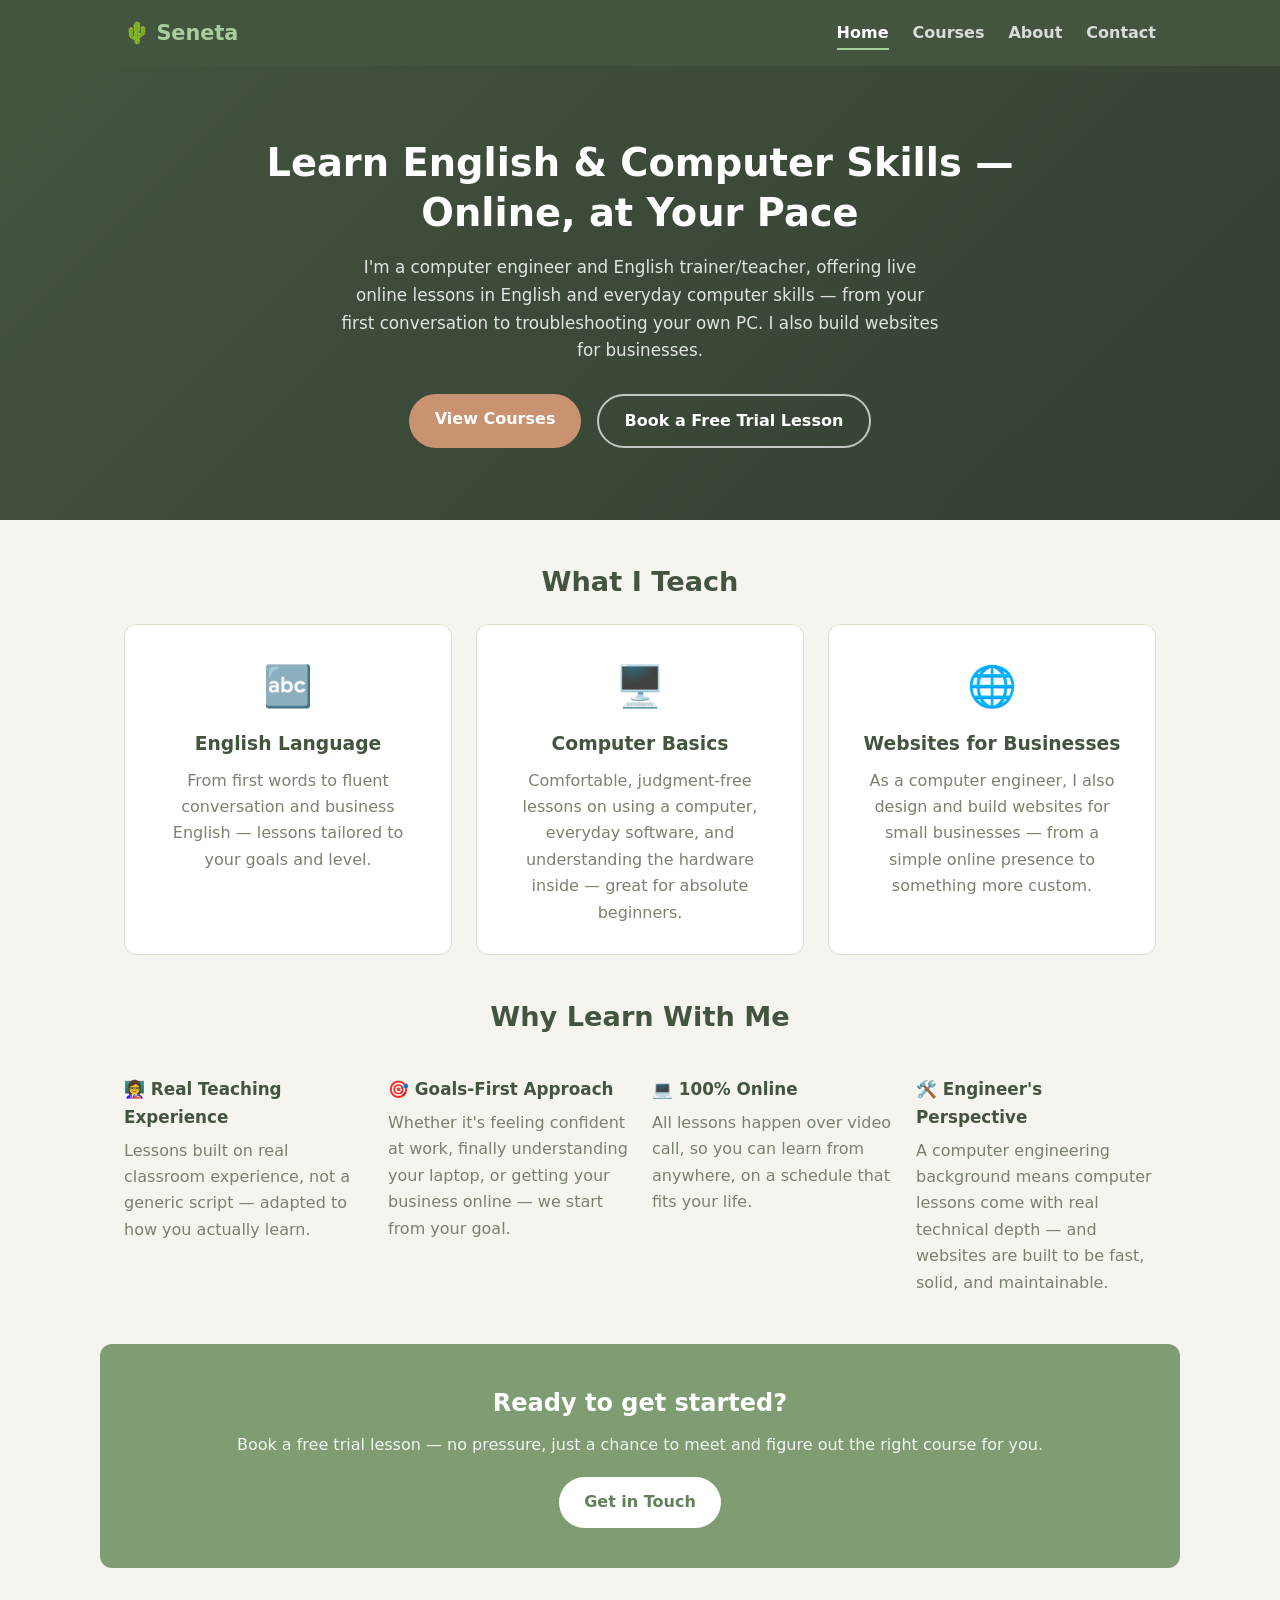
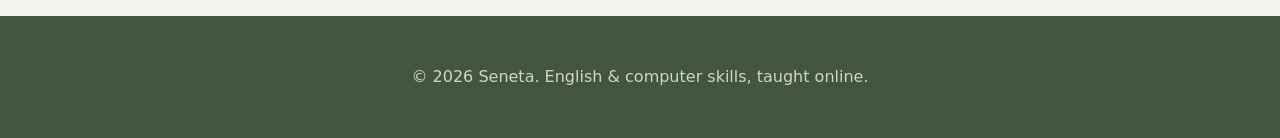
==== index.html @ 20cc111b "Add files via upload" ====
<!DOCTYPE html>
<html lang="en">
<head>
<meta charset="UTF-8">
<meta name="viewport" content="width=device-width, initial-scale=1.0">
<title>Seneta</title>
<link rel="stylesheet" href="assets/css/style.css">
</head>
<body>
<header class="site-header">
    <div class="container header-inner">
        <a href="index.html" class="logo">🌵 <span class="logo-name">Seneta</span></a>
        <nav class="main-nav">
            <button class="nav-toggle" id="navToggle" aria-label="Toggle menu">☰</button>
            <ul id="navList">
                <li><a href="index.html" class="active">Home</a></li>
                <li><a href="courses.html">Courses</a></li>
                <li><a href="about.html">About</a></li>
                <li><a href="contact.html">Contact</a></li>
            </ul>
        </nav>
    </div>
</header>
<main>
<section class="hero">
    <div class="container hero-inner">
        <h1>Learn English &amp; Computer Skills — Online, at Your Pace</h1>
        <p class="hero-sub">I'm a computer engineer and English trainer/teacher, offering live online lessons in English and everyday computer skills — from your first conversation to troubleshooting your own PC. I also build websites for businesses.</p>
        <div class="hero-actions">
            <a href="courses.html" class="btn btn-primary">View Courses</a>
            <a href="contact.html" class="btn btn-outline">Book a Free Trial Lesson</a>
        </div>
    </div>
</section>

<section class="container">
    <h2 class="section-title">What I Teach</h2>
    <div class="topic-grid">
        <div class="topic-card">
            <div class="topic-icon">🔤</div>
            <h3>English Language</h3>
            <p>From first words to fluent conversation and business English — lessons tailored to your goals and level.</p>
        </div>
        <div class="topic-card">
            <div class="topic-icon">🖥️</div>
            <h3>Computer Basics</h3>
            <p>Comfortable, judgment-free lessons on using a computer, everyday software, and understanding the hardware inside — great for absolute beginners.</p>
        </div>
        <div class="topic-card">
            <div class="topic-icon">🌐</div>
            <h3>Websites for Businesses</h3>
            <p>As a computer engineer, I also design and build websites for small businesses — from a simple online presence to something more custom.</p>
        </div>
    </div>
</section>

<section class="container why-section">
    <h2 class="section-title">Why Learn With Me</h2>
    <div class="why-grid">
        <div class="why-item">
            <h3>👩‍🏫 Real Teaching Experience</h3>
            <p>Lessons built on real classroom experience, not a generic script — adapted to how you actually learn.</p>
        </div>
        <div class="why-item">
            <h3>🎯 Goals-First Approach</h3>
            <p>Whether it's feeling confident at work, finally understanding your laptop, or getting your business online — we start from your goal.</p>
        </div>
        <div class="why-item">
            <h3>💻 100% Online</h3>
            <p>All lessons happen over video call, so you can learn from anywhere, on a schedule that fits your life.</p>
        </div>
        <div class="why-item">
            <h3>🛠️ Engineer's Perspective</h3>
            <p>A computer engineering background means computer lessons come with real technical depth — and websites are built to be fast, solid, and maintainable.</p>
        </div>
    </div>
</section>

<section class="container cta-section">
    <h2>Ready to get started?</h2>
    <p>Book a free trial lesson — no pressure, just a chance to meet and figure out the right course for you.</p>
    <a href="contact.html" class="btn btn-primary">Get in Touch</a>
</section>
</main>
<footer class="site-footer">
    <div class="container footer-inner">
        <p>&copy; <span id="year"></span> Seneta. English &amp; computer skills, taught online.</p>
    </div>
</footer>
<script src="assets/js/main.js"></script>
</body>
</html>
---- assets/css/style.css ----
:root {
    --bg: #f6f4ee;
    --bg-alt: #ffffff;
    --card: #ffffff;
    --border: #e2ddce;
    --text: #3d473d;
    --text-dim: #79826f;

    --forest: #43543f;
    --forest-dark: #333f30;
    --sage: #7f9c72;
    --sage-dark: #63805a;
    --mint: #a7cf9c;
    --clay: #c99271;
    --clay-dark: #ab7757;

    --radius: 12px;
}

* { box-sizing: border-box; }

body {
    margin: 0;
    font-family: 'Segoe UI', system-ui, -apple-system, sans-serif;
    background: var(--bg);
    color: var(--text);
    line-height: 1.65;
}

.container {
    max-width: 1080px;
    margin: 0 auto;
    padding: 0 1.5rem;
}

.container.narrow { max-width: 700px; }

a { color: var(--sage-dark); text-decoration: none; }
a:hover { text-decoration: underline; }

/* Header */
.site-header {
    background: var(--forest);
    position: sticky;
    top: 0;
    z-index: 10;
}

.header-inner {
    display: flex;
    align-items: center;
    justify-content: space-between;
    padding: 1rem 1.5rem;
}

.logo {
    font-size: 1.3rem;
    font-weight: 700;
    color: #fff;
    display: inline-flex;
    align-items: center;
    gap: 0.4rem;
}
.logo:hover { text-decoration: none; opacity: 0.9; }
.logo-name { color: var(--mint); }

.main-nav ul {
    list-style: none;
    display: flex;
    gap: 1.5rem;
    margin: 0;
    padding: 0;
    align-items: center;
}

.main-nav a {
    color: rgba(255,255,255,0.8);
    font-weight: 600;
    padding: 0.4rem 0;
    border-bottom: 2px solid transparent;
}

.main-nav a:hover, .main-nav a.active {
    color: #fff;
    text-decoration: none;
    border-bottom-color: var(--mint);
}

.nav-toggle {
    display: none;
    background: none;
    border: none;
    color: #fff;
    font-size: 1.5rem;
    cursor: pointer;
}

/* Hero */
.hero {
    background: linear-gradient(135deg, var(--forest), var(--forest-dark));
    padding: 4.5rem 0;
    text-align: center;
}

.hero h1 {
    color: #fff;
    font-size: 2.4rem;
    max-width: 780px;
    margin: 0 auto 1rem;
    line-height: 1.3;
}

.hero-sub {
    color: rgba(255,255,255,0.85);
    max-width: 600px;
    margin: 0 auto 1.8rem;
    font-size: 1.05rem;
}

.hero-actions {
    display: flex;
    gap: 1rem;
    justify-content: center;
    flex-wrap: wrap;
}

/* Buttons */
.btn {
    display: inline-block;
    border: none;
    border-radius: 999px;
    padding: 0.75rem 1.6rem;
    font-size: 1rem;
    font-weight: 700;
    cursor: pointer;
    transition: transform 0.1s ease, opacity 0.15s ease;
}
.btn:hover { transform: translateY(-2px); text-decoration: none; }

.btn-primary { background: var(--clay); color: #fff; }
.btn-primary:hover { background: var(--clay-dark); }

.btn-outline {
    background: transparent;
    color: #fff;
    border: 2px solid rgba(255,255,255,0.7);
}
.btn-outline:hover { background: rgba(255,255,255,0.12); }

/* On light backgrounds, outline button needs dark text/border */
.course-card .btn-outline, .section-intro ~ .btn-outline {
    color: var(--forest);
    border-color: var(--forest);
}
.course-card .btn-outline:hover { background: var(--forest); color: #fff; }

/* Sections */
.section-title {
    margin: 2.5rem 0 1.2rem;
    font-size: 1.7rem;
    color: var(--forest);
    text-align: center;
}

.section-intro {
    text-align: center;
    color: var(--text-dim);
    max-width: 650px;
    margin: 0 auto 2rem;
}

/* Topic grid (home) */
.topic-grid {
    display: grid;
    grid-template-columns: repeat(auto-fit, minmax(260px, 1fr));
    gap: 1.5rem;
    margin-bottom: 1rem;
}

.topic-card {
    background: var(--card);
    border: 1px solid var(--border);
    border-radius: var(--radius);
    padding: 1.75rem;
    text-align: center;
}

.topic-icon { font-size: 2.5rem; margin-bottom: 0.6rem; }
.topic-card h3 { color: var(--forest); margin: 0 0 0.5rem; }
.topic-card p { color: var(--text-dim); margin: 0; }

/* Why section */
.why-section { margin-top: 2rem; }

.why-grid {
    display: grid;
    grid-template-columns: repeat(auto-fit, minmax(220px, 1fr));
    gap: 1.5rem;
}

.why-item h3 { color: var(--forest); margin-bottom: 0.4rem; font-size: 1.05rem; }
.why-item p { color: var(--text-dim); margin: 0; }

/* CTA */
.cta-section {
    text-align: center;
    background: var(--sage);
    border-radius: var(--radius);
    padding: 2.5rem 1.5rem;
    margin: 3rem auto;
    color: #fff;
}
.cta-section h2 { margin: 0 0 0.5rem; }
.cta-section p { margin: 0 0 1.2rem; color: rgba(255,255,255,0.9); }
.cta-section .btn-primary { background: #fff; color: var(--sage-dark); }
.cta-section .btn-primary:hover { background: #f0f0f0; }

/* Course filter tabs */
.filter-tabs {
    display: flex;
    justify-content: center;
    gap: 0.6rem;
    flex-wrap: wrap;
    margin-bottom: 2rem;
}

.filter-tab {
    background: var(--card);
    color: var(--text-dim);
    border: 1px solid var(--border);
    border-radius: 999px;
    padding: 0.5rem 1.2rem;
    cursor: pointer;
    font-size: 0.95rem;
    font-weight: 600;
}
.filter-tab:hover { color: var(--forest); }
.filter-tab.active {
    background: var(--forest);
    color: #fff;
    border-color: var(--forest);
}

/* Course grid */
.course-grid {
    display: grid;
    grid-template-columns: repeat(auto-fill, minmax(270px, 1fr));
    gap: 1.5rem;
    margin-bottom: 3rem;
}

.course-card {
    background: var(--card);
    border: 1px solid var(--border);
    border-radius: var(--radius);
    padding: 1.5rem;
    display: flex;
    flex-direction: column;
    gap: 0.5rem;
}

.course-card[hidden] {
    display: none;
}

.course-icon { font-size: 2.2rem; }
.course-card h3 { margin: 0; color: var(--forest); }
.course-level {
    color: var(--clay-dark);
    font-weight: 700;
    font-size: 0.85rem;
    text-transform: uppercase;
    letter-spacing: 0.03em;
    margin: 0;
}
.course-desc { color: var(--text-dim); margin: 0 0 0.3rem; }

.course-meta {
    list-style: none;
    padding: 0;
    margin: 0 0 0.8rem;
    color: var(--text-dim);
    font-size: 0.9rem;
    display: flex;
    flex-direction: column;
    gap: 0.3rem;
}

.course-card .btn { align-self: flex-start; }

/* About page */
.about-content h2 { color: var(--forest); margin-top: 2rem; }
.about-list { color: var(--text-dim); padding-left: 1.2rem; }
.about-list li { margin-bottom: 0.5rem; }

/* Contact form */
.contact-form {
    display: flex;
    flex-direction: column;
    gap: 0.4rem;
    margin-top: 1.5rem;
}

.contact-form label {
    font-weight: 700;
    margin-top: 0.7rem;
    color: var(--forest);
}

.contact-form input, .contact-form textarea, .contact-form select {
    background: var(--bg-alt);
    border: 1px solid var(--border);
    color: var(--text);
    border-radius: 8px;
    padding: 0.65rem 0.8rem;
    font-family: inherit;
    font-size: 1rem;
}

.contact-form button {
    margin-top: 1.2rem;
    align-self: flex-start;
}

.alert {
    padding: 0.8rem 1rem;
    border-radius: 8px;
    margin: 1rem 0;
    list-style-position: inside;
}

.alert-success {
    background: rgba(127, 156, 114, 0.15);
    border: 1px solid var(--sage);
    color: var(--sage-dark);
}

.alert-error {
    background: rgba(201, 146, 113, 0.15);
    border: 1px solid var(--clay);
    color: var(--clay-dark);
}

/* Footer */
.site-footer {
    background: var(--forest);
    margin-top: 3rem;
    padding: 2rem 0;
    text-align: center;
    color: rgba(255,255,255,0.75);
}

/* Responsive */
@media (max-width: 640px) {
    .nav-toggle { display: block; }
    .main-nav ul {
        display: none;
        position: absolute;
        top: 100%;
        left: 0;
        right: 0;
        background: var(--forest);
        flex-direction: column;
        padding: 1rem 1.5rem;
        gap: 0.8rem;
    }
    .main-nav ul.open { display: flex; }
    .header-inner { position: relative; }
    .hero h1 { font-size: 1.8rem; }
}
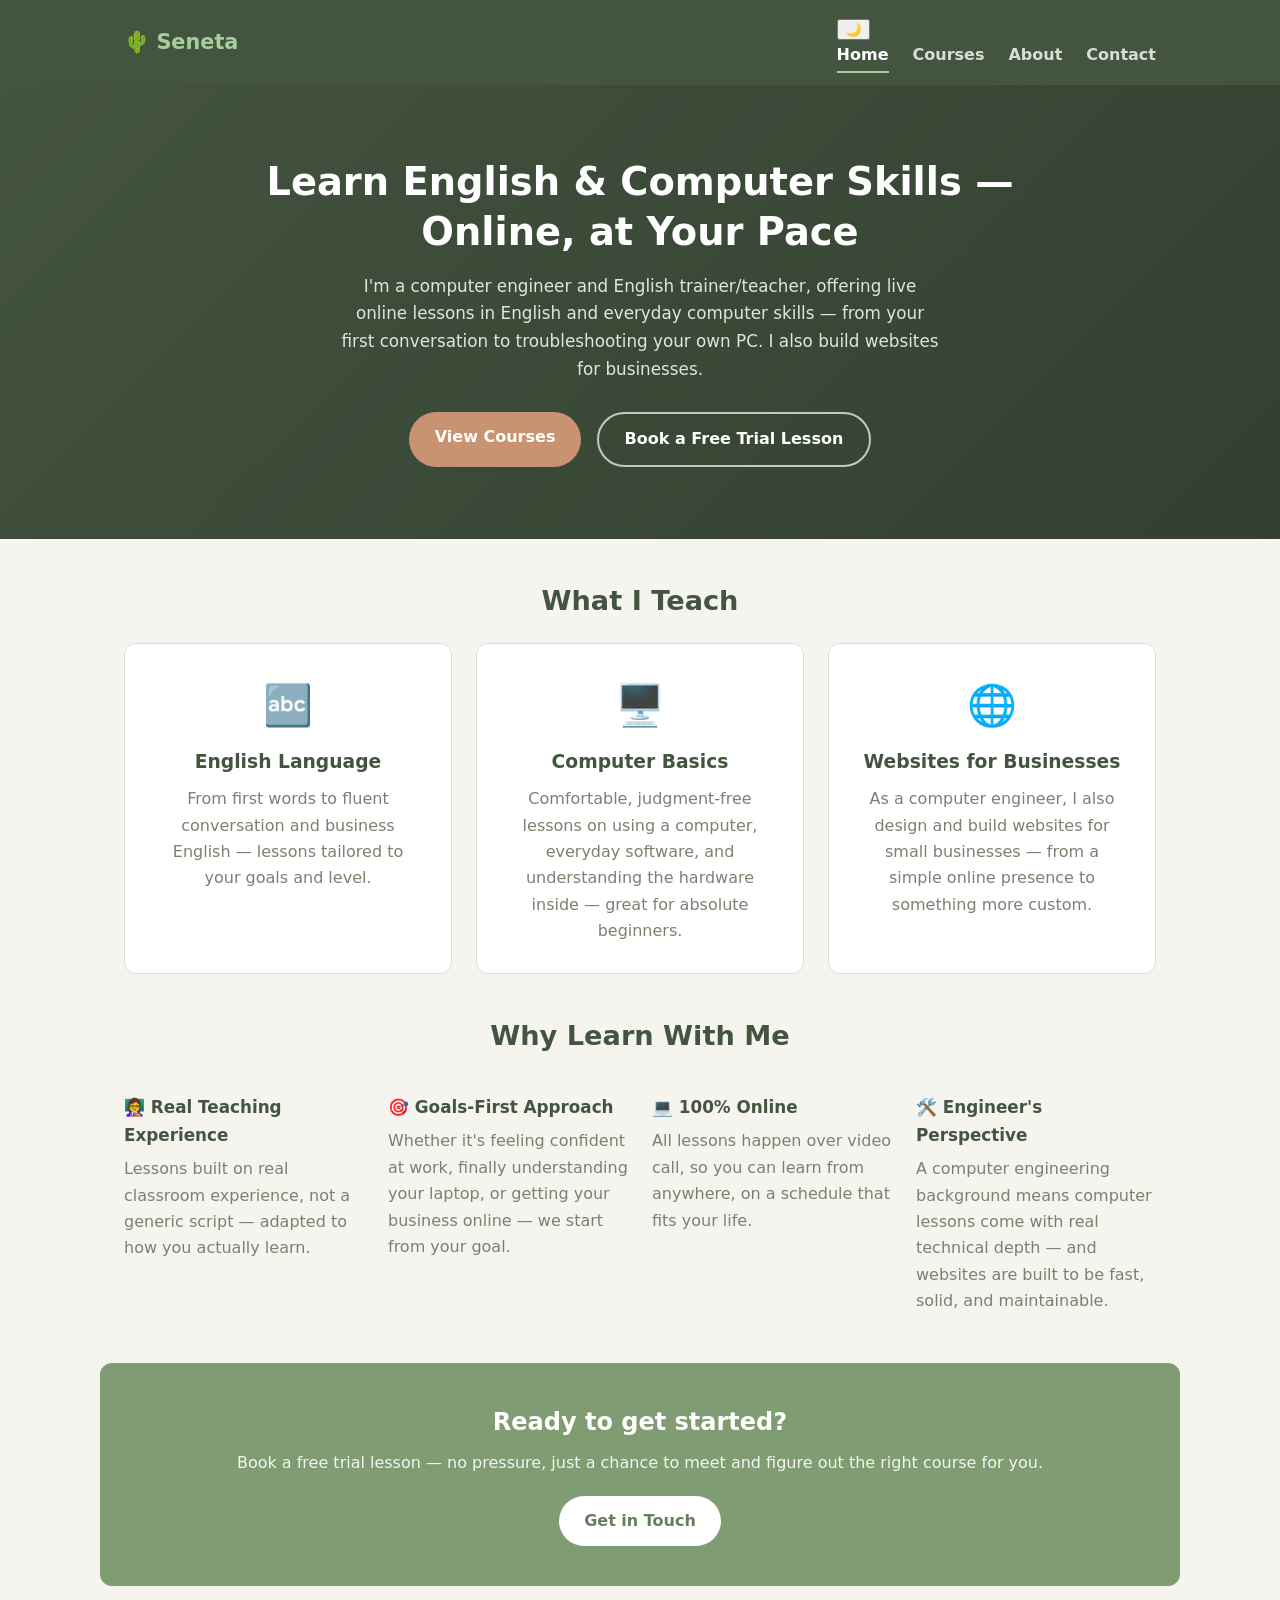
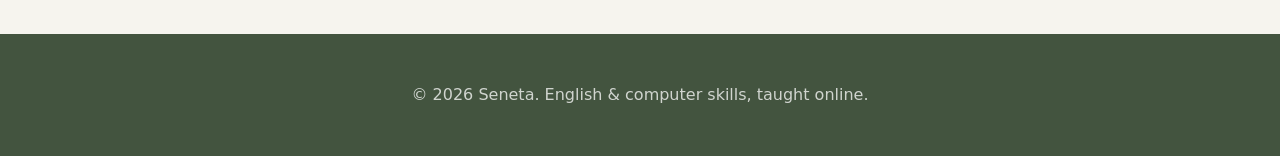
==== commit 8f75c32f: "Add files via upload" ====
--- a/index.html
+++ b/index.html
@@ -4,21 +4,31 @@
 <meta charset="UTF-8">
 <meta name="viewport" content="width=device-width, initial-scale=1.0">
 <title>Seneta</title>
+<script>
+(function () {
+    var stored = localStorage.getItem('seneta-theme');
+    var theme = stored || ((window.matchMedia && window.matchMedia('(prefers-color-scheme: dark)').matches) ? 'dark' : 'light');
+    document.documentElement.setAttribute('data-theme', theme);
+})();
+</script>
 <link rel="stylesheet" href="assets/css/style.css">
 </head>
 <body>
 <header class="site-header">
     <div class="container header-inner">
         <a href="index.html" class="logo">🌵 <span class="logo-name">Seneta</span></a>
-        <nav class="main-nav">
-            <button class="nav-toggle" id="navToggle" aria-label="Toggle menu">☰</button>
-            <ul id="navList">
-                <li><a href="index.html" class="active">Home</a></li>
-                <li><a href="courses.html">Courses</a></li>
-                <li><a href="about.html">About</a></li>
-                <li><a href="contact.html">Contact</a></li>
-            </ul>
-        </nav>
+        <div class="header-right">
+            <button class="theme-toggle" id="themeToggle" type="button" aria-label="Toggle dark mode">🌙</button>
+            <nav class="main-nav">
+                <button class="nav-toggle" id="navToggle" aria-label="Toggle menu">☰</button>
+                <ul id="navList">
+                    <li><a href="index.html" class="active">Home</a></li>
+                    <li><a href="courses.html">Courses</a></li>
+                    <li><a href="about.html">About</a></li>
+                    <li><a href="contact.html">Contact</a></li>
+                </ul>
+            </nav>
+        </div>
     </div>
 </header>
 <main>
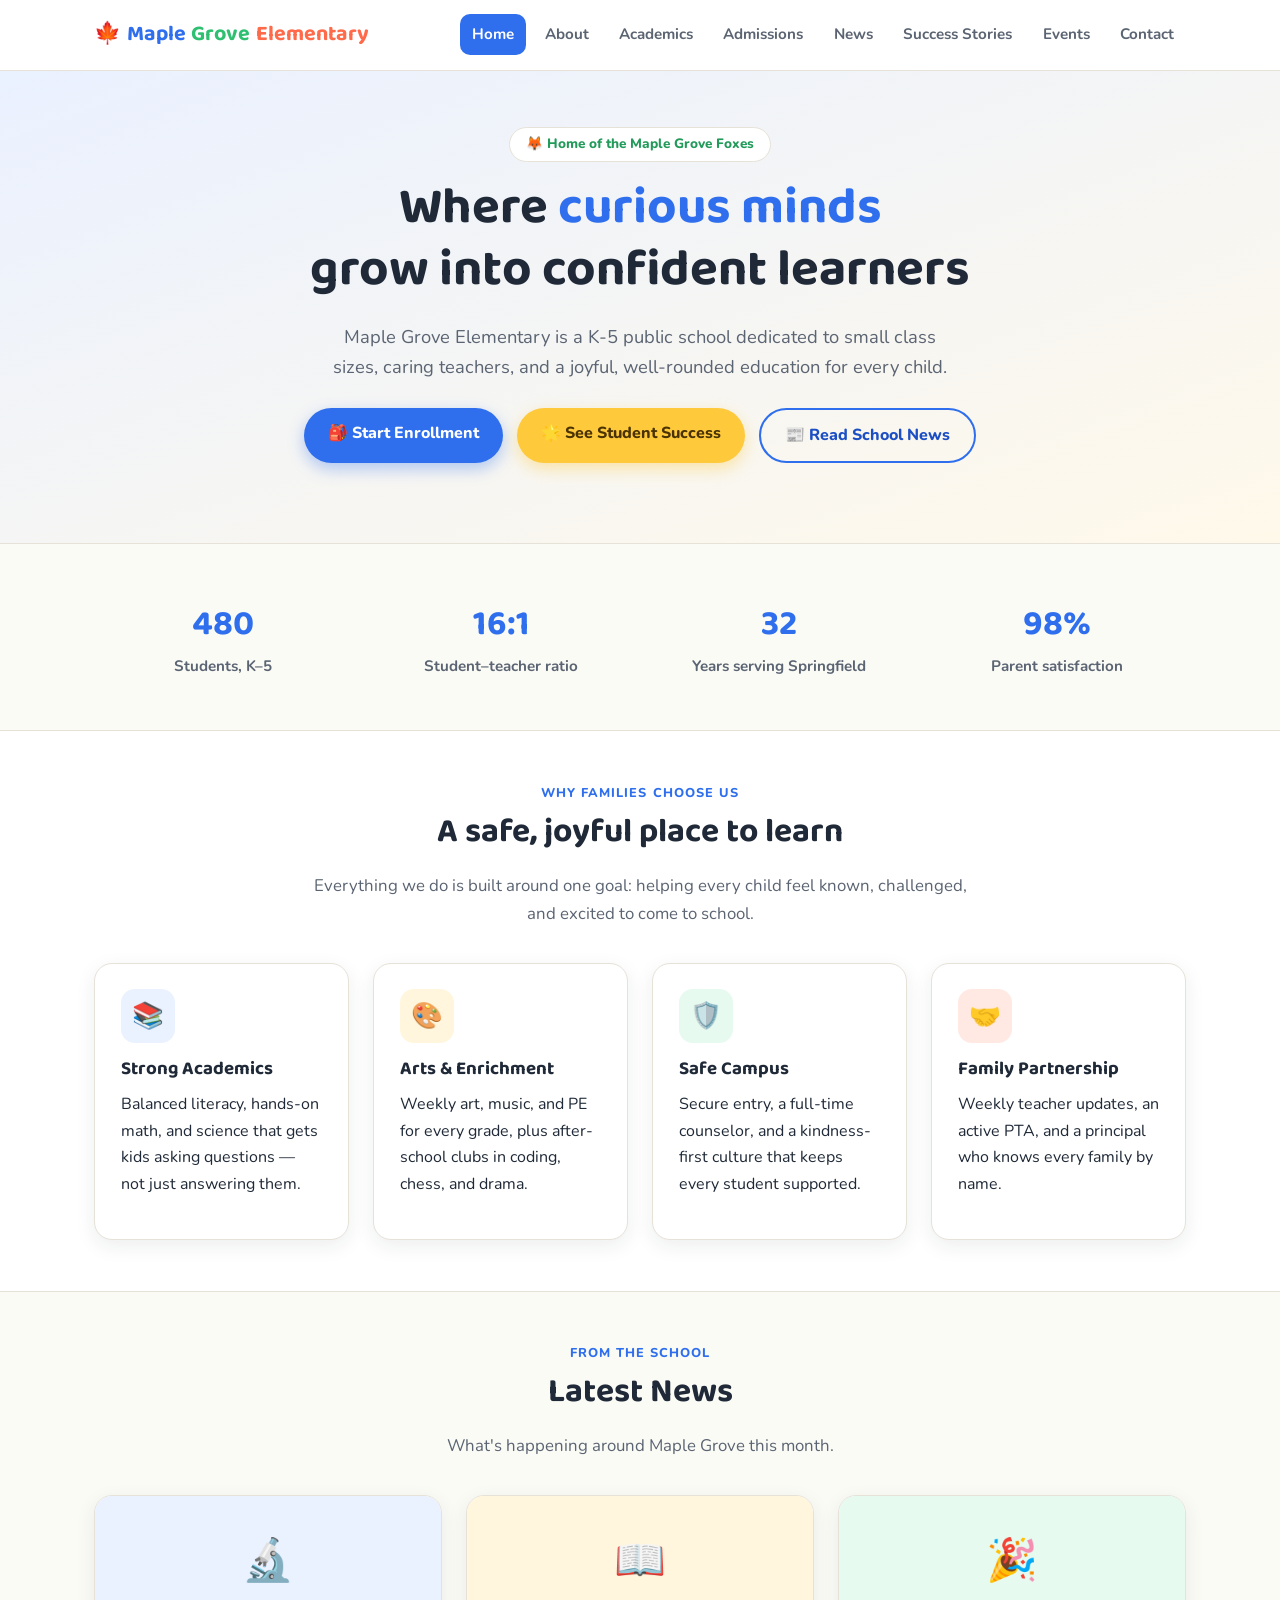
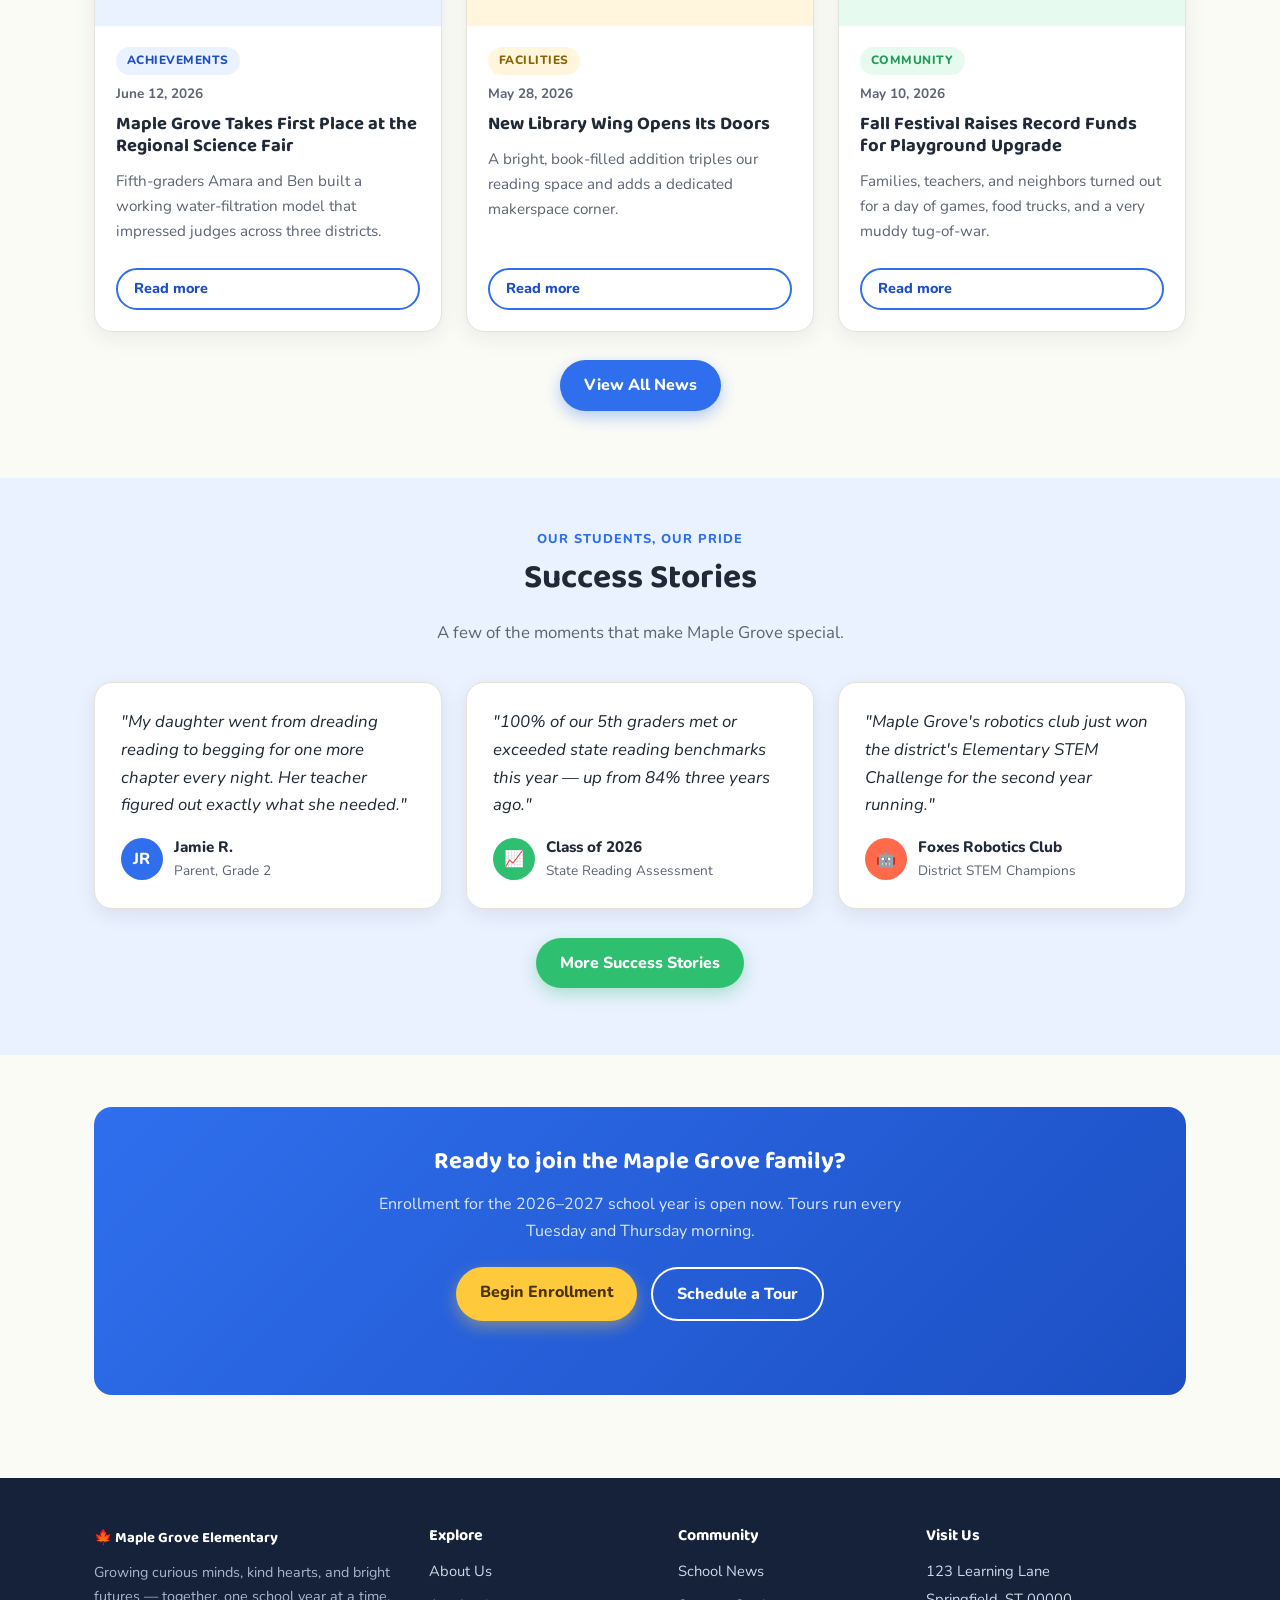
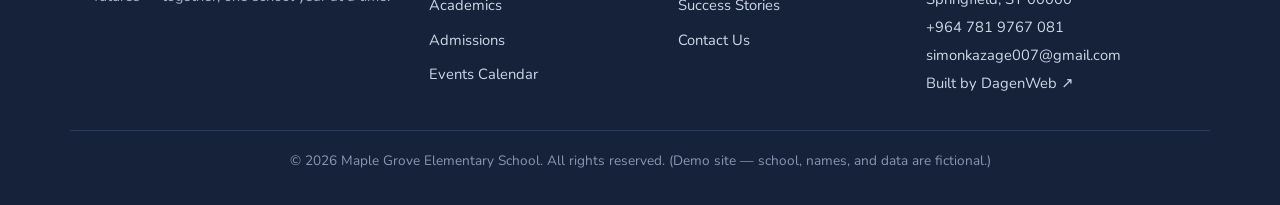
==== commit 29117fc1: "Add files via upload" ====
--- a/index.html
+++ b/index.html
@@ -3,98 +3,227 @@
 <head>
 <meta charset="UTF-8">
 <meta name="viewport" content="width=device-width, initial-scale=1.0">
-<title>Seneta</title>
-<script>
-(function () {
-    var stored = localStorage.getItem('seneta-theme');
-    var theme = stored || ((window.matchMedia && window.matchMedia('(prefers-color-scheme: dark)').matches) ? 'dark' : 'light');
-    document.documentElement.setAttribute('data-theme', theme);
-})();
-</script>
+<title>Maple Grove Elementary School</title>
+<meta name="description" content="Maple Grove Elementary School — a warm, welcoming K-5 school. Explore academics, admissions, news, events, and student success stories.">
+<link rel="icon" href="data:image/svg+xml,<svg xmlns=%22http://www.w3.org/2000/svg%22 viewBox=%220 0 100 100%22><text y=%22.9em%22 font-size=%2290%22>🍁</text></svg>">
+<link rel="preconnect" href="https://fonts.googleapis.com">
+<link rel="preconnect" href="https://fonts.gstatic.com" crossorigin>
+<link href="https://fonts.googleapis.com/css2?family=Baloo+2:wght@500;600;700;800&family=Nunito:wght@400;600;700;800&display=swap" rel="stylesheet">
 <link rel="stylesheet" href="assets/css/style.css">
 </head>
 <body>
 <header class="site-header">
     <div class="container header-inner">
-        <a href="index.html" class="logo">🌵 <span class="logo-name">Seneta</span></a>
-        <div class="header-right">
-            <button class="theme-toggle" id="themeToggle" type="button" aria-label="Toggle dark mode">🌙</button>
-            <nav class="main-nav">
-                <button class="nav-toggle" id="navToggle" aria-label="Toggle menu">☰</button>
-                <ul id="navList">
-                    <li><a href="index.html" class="active">Home</a></li>
-                    <li><a href="courses.html">Courses</a></li>
-                    <li><a href="about.html">About</a></li>
-                    <li><a href="contact.html">Contact</a></li>
-                </ul>
-            </nav>
-        </div>
+        <a href="index.html" class="logo">🍁 <span class="logo-m">Maple</span> <span class="logo-g">Grove</span> <span class="logo-e">Elementary</span></a>
+        <nav class="main-nav">
+            <button class="nav-toggle" id="navToggle" aria-label="Toggle menu">☰</button>
+            <ul id="navList">
+                <li><a href="index.html" class="active">Home</a></li>
+                <li><a href="about.html">About</a></li>
+                <li><a href="academics.html">Academics</a></li>
+                <li><a href="admissions.html">Admissions</a></li>
+                <li><a href="news.html">News</a></li>
+                <li><a href="success.html">Success Stories</a></li>
+                <li><a href="events.html">Events</a></li>
+                <li><a href="contact.html">Contact</a></li>
+            </ul>
+        </nav>
     </div>
 </header>
+
 <main>
 <section class="hero">
     <div class="container hero-inner">
-        <h1>Learn English &amp; Computer Skills — Online, at Your Pace</h1>
-        <p class="hero-sub">I'm a computer engineer and English trainer/teacher, offering live online lessons in English and everyday computer skills — from your first conversation to troubleshooting your own PC. I also build websites for businesses.</p>
+        <span class="hero-eyebrow">🦊 Home of the Maple Grove Foxes</span>
+        <h1>Where <span class="accent">curious minds</span><br>grow into confident learners</h1>
+        <p class="hero-sub">Maple Grove Elementary is a K-5 public school dedicated to small class sizes, caring teachers, and a joyful, well-rounded education for every child.</p>
         <div class="hero-actions">
-            <a href="courses.html" class="btn btn-primary">View Courses</a>
-            <a href="contact.html" class="btn btn-outline">Book a Free Trial Lesson</a>
-        </div>
-    </div>
-</section>
-
-<section class="container">
-    <h2 class="section-title">What I Teach</h2>
-    <div class="topic-grid">
-        <div class="topic-card">
-            <div class="topic-icon">🔤</div>
-            <h3>English Language</h3>
-            <p>From first words to fluent conversation and business English — lessons tailored to your goals and level.</p>
-        </div>
-        <div class="topic-card">
-            <div class="topic-icon">🖥️</div>
-            <h3>Computer Basics</h3>
-            <p>Comfortable, judgment-free lessons on using a computer, everyday software, and understanding the hardware inside — great for absolute beginners.</p>
-        </div>
-        <div class="topic-card">
-            <div class="topic-icon">🌐</div>
-            <h3>Websites for Businesses</h3>
-            <p>As a computer engineer, I also design and build websites for small businesses — from a simple online presence to something more custom.</p>
-        </div>
-    </div>
-</section>
-
-<section class="container why-section">
-    <h2 class="section-title">Why Learn With Me</h2>
-    <div class="why-grid">
-        <div class="why-item">
-            <h3>👩‍🏫 Real Teaching Experience</h3>
-            <p>Lessons built on real classroom experience, not a generic script — adapted to how you actually learn.</p>
-        </div>
-        <div class="why-item">
-            <h3>🎯 Goals-First Approach</h3>
-            <p>Whether it's feeling confident at work, finally understanding your laptop, or getting your business online — we start from your goal.</p>
-        </div>
-        <div class="why-item">
-            <h3>💻 100% Online</h3>
-            <p>All lessons happen over video call, so you can learn from anywhere, on a schedule that fits your life.</p>
-        </div>
-        <div class="why-item">
-            <h3>🛠️ Engineer's Perspective</h3>
-            <p>A computer engineering background means computer lessons come with real technical depth — and websites are built to be fast, solid, and maintainable.</p>
-        </div>
-    </div>
-</section>
-
-<section class="container cta-section">
-    <h2>Ready to get started?</h2>
-    <p>Book a free trial lesson — no pressure, just a chance to meet and figure out the right course for you.</p>
-    <a href="contact.html" class="btn btn-primary">Get in Touch</a>
+            <a href="admissions.html" class="btn btn-blue">🎒 Start Enrollment</a>
+            <a href="success.html" class="btn btn-yellow">🌟 See Student Success</a>
+            <a href="news.html" class="btn btn-outline">📰 Read School News</a>
+        </div>
+    </div>
+</section>
+
+<section class="section">
+    <div class="container">
+        <div class="stats-row">
+            <div class="stat"><span class="stat-num">480</span><span class="stat-label">Students, K–5</span></div>
+            <div class="stat"><span class="stat-num">16:1</span><span class="stat-label">Student–teacher ratio</span></div>
+            <div class="stat"><span class="stat-num">32</span><span class="stat-label">Years serving Springfield</span></div>
+            <div class="stat"><span class="stat-num">98%</span><span class="stat-label">Parent satisfaction</span></div>
+        </div>
+    </div>
+</section>
+
+<section class="section section-alt">
+    <div class="container">
+        <div class="section-head">
+            <span class="eyebrow">Why families choose us</span>
+            <h2 class="section-title">A safe, joyful place to learn</h2>
+            <p class="section-sub">Everything we do is built around one goal: helping every child feel known, challenged, and excited to come to school.</p>
+        </div>
+        <div class="grid grid-4">
+            <div class="card">
+                <div class="icon-badge bg-blue">📚</div>
+                <h3>Strong Academics</h3>
+                <p>Balanced literacy, hands-on math, and science that gets kids asking questions — not just answering them.</p>
+            </div>
+            <div class="card">
+                <div class="icon-badge bg-yellow">🎨</div>
+                <h3>Arts &amp; Enrichment</h3>
+                <p>Weekly art, music, and PE for every grade, plus after-school clubs in coding, chess, and drama.</p>
+            </div>
+            <div class="card">
+                <div class="icon-badge bg-green">🛡️</div>
+                <h3>Safe Campus</h3>
+                <p>Secure entry, a full-time counselor, and a kindness-first culture that keeps every student supported.</p>
+            </div>
+            <div class="card">
+                <div class="icon-badge bg-orange">🤝</div>
+                <h3>Family Partnership</h3>
+                <p>Weekly teacher updates, an active PTA, and a principal who knows every family by name.</p>
+            </div>
+        </div>
+    </div>
+</section>
+
+<section class="section">
+    <div class="container">
+        <div class="section-head">
+            <span class="eyebrow">From the school</span>
+            <h2 class="section-title">Latest News</h2>
+            <p class="section-sub">What's happening around Maple Grove this month.</p>
+        </div>
+        <div class="grid grid-3">
+            <div class="news-card">
+                <div class="news-thumb bg-blue">🔬</div>
+                <div class="news-card-body">
+                    <span class="tag tag-blue">Achievements</span>
+                    <span class="news-date">June 12, 2026</span>
+                    <h3>Maple Grove Takes First Place at the Regional Science Fair</h3>
+                    <p>Fifth-graders Amara and Ben built a working water-filtration model that impressed judges across three districts.</p>
+                    <a href="news/article-science-fair.html" class="btn btn-outline btn-sm">Read more</a>
+                </div>
+            </div>
+            <div class="news-card">
+                <div class="news-thumb bg-yellow">📖</div>
+                <div class="news-card-body">
+                    <span class="tag tag-yellow">Facilities</span>
+                    <span class="news-date">May 28, 2026</span>
+                    <h3>New Library Wing Opens Its Doors</h3>
+                    <p>A bright, book-filled addition triples our reading space and adds a dedicated makerspace corner.</p>
+                    <a href="news/article-library-wing.html" class="btn btn-outline btn-sm">Read more</a>
+                </div>
+            </div>
+            <div class="news-card">
+                <div class="news-thumb bg-green">🎉</div>
+                <div class="news-card-body">
+                    <span class="tag tag-green">Community</span>
+                    <span class="news-date">May 10, 2026</span>
+                    <h3>Fall Festival Raises Record Funds for Playground Upgrade</h3>
+                    <p>Families, teachers, and neighbors turned out for a day of games, food trucks, and a very muddy tug-of-war.</p>
+                    <a href="news/article-fall-festival.html" class="btn btn-outline btn-sm">Read more</a>
+                </div>
+            </div>
+        </div>
+        <p class="text-center" style="margin-top:1.8rem;"><a href="news.html" class="btn btn-blue">View All News</a></p>
+    </div>
+</section>
+
+<section class="section section-tint">
+    <div class="container">
+        <div class="section-head">
+            <span class="eyebrow">Our students, our pride</span>
+            <h2 class="section-title">Success Stories</h2>
+            <p class="section-sub">A few of the moments that make Maple Grove special.</p>
+        </div>
+        <div class="grid grid-3">
+            <div class="testimonial-card">
+                <p class="testimonial-quote">"My daughter went from dreading reading to begging for one more chapter every night. Her teacher figured out exactly what she needed."</p>
+                <div class="testimonial-author">
+                    <div class="avatar avatar-blue">JR</div>
+                    <div>
+                        <div class="testimonial-name">Jamie R.</div>
+                        <div class="testimonial-role">Parent, Grade 2</div>
+                    </div>
+                </div>
+            </div>
+            <div class="testimonial-card">
+                <p class="testimonial-quote">"100% of our 5th graders met or exceeded state reading benchmarks this year — up from 84% three years ago."</p>
+                <div class="testimonial-author">
+                    <div class="avatar avatar-green">📈</div>
+                    <div>
+                        <div class="testimonial-name">Class of 2026</div>
+                        <div class="testimonial-role">State Reading Assessment</div>
+                    </div>
+                </div>
+            </div>
+            <div class="testimonial-card">
+                <p class="testimonial-quote">"Maple Grove's robotics club just won the district's Elementary STEM Challenge for the second year running."</p>
+                <div class="testimonial-author">
+                    <div class="avatar avatar-orange">🤖</div>
+                    <div>
+                        <div class="testimonial-name">Foxes Robotics Club</div>
+                        <div class="testimonial-role">District STEM Champions</div>
+                    </div>
+                </div>
+            </div>
+        </div>
+        <p class="text-center" style="margin-top:1.8rem;"><a href="success.html" class="btn btn-green">More Success Stories</a></p>
+    </div>
+</section>
+
+<section class="section">
+    <div class="container">
+        <div class="cta-banner">
+            <h2>Ready to join the Maple Grove family?</h2>
+            <p>Enrollment for the 2026–2027 school year is open now. Tours run every Tuesday and Thursday morning.</p>
+            <div class="hero-actions">
+                <a href="admissions.html" class="btn btn-yellow">Begin Enrollment</a>
+                <a href="contact.html" class="btn btn-outline" style="color:#fff;border-color:#fff;">Schedule a Tour</a>
+            </div>
+        </div>
+    </div>
 </section>
 </main>
+
 <footer class="site-footer">
-    <div class="container footer-inner">
-        <p>&copy; <span id="year"></span> Seneta. English &amp; computer skills, taught online.</p>
+    <div class="container footer-grid">
+        <div class="footer-col footer-about">
+            <a href="index.html" class="logo">🍁 Maple Grove Elementary</a>
+            <p>Growing curious minds, kind hearts, and bright futures — together, one school year at a time.</p>
+        </div>
+        <div class="footer-col">
+            <h4>Explore</h4>
+            <ul>
+                <li><a href="about.html">About Us</a></li>
+                <li><a href="academics.html">Academics</a></li>
+                <li><a href="admissions.html">Admissions</a></li>
+                <li><a href="events.html">Events Calendar</a></li>
+            </ul>
+        </div>
+        <div class="footer-col">
+            <h4>Community</h4>
+            <ul>
+                <li><a href="news.html">School News</a></li>
+                <li><a href="success.html">Success Stories</a></li>
+                <li><a href="contact.html">Contact Us</a></li>
+            </ul>
+        </div>
+        <div class="footer-col">
+            <h4>Visit Us</h4>
+            <address>
+                123 Learning Lane<br>
+                Springfield, ST 00000<br>
+                <a href="tel:+9647819767081">+964 781 9767 081</a><br>
+                <a href="mailto:simonkazage007@gmail.com">simonkazage007@gmail.com</a><br>
+                <a href="https://simon-dagenhart.github.io/DagenWeb/" target="_blank" rel="noopener noreferrer">Built by DagenWeb &#8599;</a>
+            </address>
+        </div>
+    </div>
+    <div class="container footer-bottom">
+        <p>&copy; <span id="year"></span> Maple Grove Elementary School. All rights reserved. (Demo site — school, names, and data are fictional.)</p>
     </div>
 </footer>
 <script src="assets/js/main.js"></script>
--- a/assets/css/style.css
+++ b/assets/css/style.css
@@ -1,370 +1,530 @@
 :root {
-    --bg: #f6f4ee;
-    --bg-alt: #ffffff;
-    --card: #ffffff;
-    --border: #e2ddce;
-    --text: #3d473d;
-    --text-dim: #79826f;
-
-    --forest: #43543f;
-    --forest-dark: #333f30;
-    --sage: #7f9c72;
-    --sage-dark: #63805a;
-    --mint: #a7cf9c;
-    --clay: #c99271;
-    --clay-dark: #ab7757;
-
-    --radius: 12px;
+    --blue: #2f6fed;
+    --blue-dark: #1c4fc4;
+    --blue-light: #eaf1ff;
+    --yellow: #ffc93c;
+    --yellow-dark: #e0a800;
+    --green: #2fbf71;
+    --green-dark: #219a5a;
+    --orange: #ff6b4a;
+    --red: #e8483a;
+    --ink: #1f2937;
+    --ink-light: #5b6472;
+    --bg: #fbfbf6;
+    --card-bg: #ffffff;
+    --border: #e6e2d8;
+    --radius: 18px;
+    --radius-sm: 10px;
+    --shadow: 0 6px 20px rgba(31, 41, 55, 0.08);
+    --shadow-lg: 0 12px 32px rgba(31, 41, 55, 0.12);
 }
 
 * { box-sizing: border-box; }
+
+html { scroll-behavior: smooth; }
 
 body {
     margin: 0;
-    font-family: 'Segoe UI', system-ui, -apple-system, sans-serif;
+    font-family: 'Nunito', system-ui, -apple-system, 'Segoe UI', sans-serif;
     background: var(--bg);
-    color: var(--text);
+    color: var(--ink);
     line-height: 1.65;
 }
 
+h1, h2, h3, h4 {
+    font-family: 'Baloo 2', 'Nunito', system-ui, sans-serif;
+    line-height: 1.2;
+    margin: 0 0 0.6em;
+    color: var(--ink);
+}
+
+p { margin: 0 0 1em; }
+
 .container {
-    max-width: 1080px;
+    max-width: 1140px;
     margin: 0 auto;
     padding: 0 1.5rem;
 }
 
-.container.narrow { max-width: 700px; }
-
-a { color: var(--sage-dark); text-decoration: none; }
-a:hover { text-decoration: underline; }
-
-/* Header */
+.container.narrow { max-width: 760px; }
+
+a { color: var(--blue-dark); }
+a:hover { color: var(--blue); }
+
+img { max-width: 100%; display: block; }
+
+ul { padding-left: 1.2em; }
+
+/* ---------- Header ---------- */
 .site-header {
-    background: var(--forest);
+    background: #ffffffee;
+    backdrop-filter: blur(6px);
+    border-bottom: 1px solid var(--border);
     position: sticky;
     top: 0;
-    z-index: 10;
+    z-index: 20;
 }
 
 .header-inner {
     display: flex;
     align-items: center;
     justify-content: space-between;
-    padding: 1rem 1.5rem;
+    padding: 0.9rem 1.5rem;
+    gap: 1rem;
 }
 
 .logo {
-    font-size: 1.3rem;
+    font-family: 'Baloo 2', sans-serif;
+    font-size: 1.35rem;
     font-weight: 700;
-    color: #fff;
-    display: inline-flex;
-    align-items: center;
-    gap: 0.4rem;
-}
-.logo:hover { text-decoration: none; opacity: 0.9; }
-.logo-name { color: var(--mint); }
-
-.main-nav ul {
-    list-style: none;
-    display: flex;
-    gap: 1.5rem;
-    margin: 0;
-    padding: 0;
-    align-items: center;
-}
-
-.main-nav a {
-    color: rgba(255,255,255,0.8);
-    font-weight: 600;
-    padding: 0.4rem 0;
-    border-bottom: 2px solid transparent;
-}
-
-.main-nav a:hover, .main-nav a.active {
-    color: #fff;
+    color: var(--ink);
     text-decoration: none;
-    border-bottom-color: var(--mint);
-}
+    white-space: nowrap;
+    display: flex;
+    align-items: center;
+    gap: 0.35rem;
+}
+.logo:hover { color: var(--ink); }
+.logo .logo-m { color: var(--blue); }
+.logo .logo-g { color: var(--green); }
+.logo .logo-e { color: var(--orange); }
+
+.main-nav { display: flex; align-items: center; }
 
 .nav-toggle {
     display: none;
     background: none;
+    border: 2px solid var(--border);
+    border-radius: var(--radius-sm);
+    font-size: 1.3rem;
+    padding: 0.25rem 0.6rem;
+    cursor: pointer;
+}
+
+#navList {
+    display: flex;
+    list-style: none;
+    margin: 0;
+    padding: 0;
+    gap: 0.4rem;
+    flex-wrap: wrap;
+    justify-content: flex-end;
+}
+
+#navList a {
+    display: block;
+    padding: 0.5rem 0.75rem;
+    border-radius: var(--radius-sm);
+    color: var(--ink-light);
+    text-decoration: none;
+    font-weight: 700;
+    font-size: 0.95rem;
+    transition: background 0.15s, color 0.15s;
+}
+
+#navList a:hover { background: var(--blue-light); color: var(--blue-dark); }
+#navList a.active { background: var(--blue); color: #fff; }
+
+/* ---------- Buttons ---------- */
+.btn {
+    display: inline-block;
+    padding: 0.75rem 1.5rem;
+    border-radius: 999px;
+    font-weight: 800;
+    text-decoration: none;
+    font-size: 1rem;
     border: none;
-    color: #fff;
-    font-size: 1.5rem;
     cursor: pointer;
-}
-
-/* Hero */
+    transition: transform 0.12s ease, box-shadow 0.12s ease;
+}
+.btn:hover { transform: translateY(-2px); text-decoration: none; }
+
+.btn-blue { background: var(--blue); color: #fff; box-shadow: 0 6px 16px rgba(47, 111, 237, 0.35); }
+.btn-blue:hover { background: var(--blue-dark); color: #fff; }
+
+.btn-yellow { background: var(--yellow); color: #4a3300; box-shadow: 0 6px 16px rgba(255, 201, 60, 0.4); }
+.btn-yellow:hover { background: var(--yellow-dark); color: #4a3300; }
+
+.btn-green { background: var(--green); color: #fff; box-shadow: 0 6px 16px rgba(47, 191, 113, 0.35); }
+.btn-green:hover { background: var(--green-dark); color: #fff; }
+
+.btn-outline {
+    background: transparent;
+    color: var(--blue-dark);
+    border: 2px solid var(--blue);
+}
+.btn-outline:hover { background: var(--blue-light); color: var(--blue-dark); }
+
+.btn-sm { padding: 0.45rem 1rem; font-size: 0.9rem; }
+
+/* ---------- Hero ---------- */
 .hero {
-    background: linear-gradient(135deg, var(--forest), var(--forest-dark));
-    padding: 4.5rem 0;
-    text-align: center;
+    background: linear-gradient(160deg, var(--blue-light) 0%, #fff9ea 100%);
+    padding: 3.5rem 0 3rem;
+    border-bottom: 1px solid var(--border);
+}
+
+.hero-inner { text-align: center; }
+
+.hero-eyebrow {
+    display: inline-block;
+    background: #fff;
+    border: 1px solid var(--border);
+    border-radius: 999px;
+    padding: 0.35rem 1rem;
+    font-weight: 800;
+    font-size: 0.85rem;
+    color: var(--green-dark);
+    margin-bottom: 1rem;
 }
 
 .hero h1 {
-    color: #fff;
-    font-size: 2.4rem;
-    max-width: 780px;
-    margin: 0 auto 1rem;
-    line-height: 1.3;
-}
+    font-size: clamp(2rem, 5vw, 3.2rem);
+    margin-bottom: 0.4em;
+}
+.hero h1 .accent { color: var(--blue); }
 
 .hero-sub {
-    color: rgba(255,255,255,0.85);
-    max-width: 600px;
-    margin: 0 auto 1.8rem;
-    font-size: 1.05rem;
+    max-width: 640px;
+    margin: 0 auto 1.6rem;
+    font-size: 1.15rem;
+    color: var(--ink-light);
 }
 
 .hero-actions {
     display: flex;
-    gap: 1rem;
+    gap: 0.9rem;
     justify-content: center;
     flex-wrap: wrap;
-}
-
-/* Buttons */
-.btn {
+    margin-bottom: 2rem;
+}
+
+.page-hero {
+    background: linear-gradient(160deg, var(--blue-light) 0%, #fff9ea 100%);
+    padding: 2.6rem 0;
+    border-bottom: 1px solid var(--border);
+    text-align: center;
+}
+.page-hero h1 { font-size: clamp(1.8rem, 4vw, 2.6rem); }
+.page-hero p { color: var(--ink-light); max-width: 640px; margin: 0 auto; font-size: 1.05rem; }
+
+/* ---------- Sections ---------- */
+.section { padding: 3.2rem 0; }
+.section-alt { background: #fff; border-top: 1px solid var(--border); border-bottom: 1px solid var(--border); }
+.section-tint { background: var(--blue-light); }
+
+.section-head { text-align: center; max-width: 680px; margin: 0 auto 2.2rem; }
+.section-title { font-size: clamp(1.5rem, 3.5vw, 2.1rem); }
+.section-sub { color: var(--ink-light); font-size: 1.05rem; }
+.eyebrow {
+    display: block;
+    font-weight: 800;
+    color: var(--blue);
+    text-transform: uppercase;
+    letter-spacing: 0.08em;
+    font-size: 0.8rem;
+    margin-bottom: 0.5rem;
+}
+
+/* ---------- Grids & Cards ---------- */
+.grid { display: grid; gap: 1.5rem; }
+.grid-2 { grid-template-columns: repeat(2, 1fr); }
+.grid-3 { grid-template-columns: repeat(3, 1fr); }
+.grid-4 { grid-template-columns: repeat(4, 1fr); }
+
+.card {
+    background: var(--card-bg);
+    border: 1px solid var(--border);
+    border-radius: var(--radius);
+    padding: 1.6rem;
+    box-shadow: var(--shadow);
+}
+
+.icon-badge {
+    width: 54px;
+    height: 54px;
+    border-radius: 14px;
+    display: flex;
+    align-items: center;
+    justify-content: center;
+    font-size: 1.6rem;
+    margin-bottom: 0.9rem;
+}
+.bg-blue { background: var(--blue-light); }
+.bg-yellow { background: #fff6dd; }
+.bg-green { background: #e6faef; }
+.bg-orange { background: #ffe9e2; }
+
+/* Stats */
+.stats-row {
+    display: grid;
+    grid-template-columns: repeat(4, 1fr);
+    gap: 1.2rem;
+    text-align: center;
+}
+.stat-num {
+    font-family: 'Baloo 2', sans-serif;
+    font-size: 2.2rem;
+    font-weight: 700;
+    color: var(--blue);
+    display: block;
+}
+.stat-label { color: var(--ink-light); font-weight: 700; font-size: 0.95rem; }
+
+/* News cards */
+.news-card {
+    background: var(--card-bg);
+    border: 1px solid var(--border);
+    border-radius: var(--radius);
+    overflow: hidden;
+    box-shadow: var(--shadow);
+    display: flex;
+    flex-direction: column;
+}
+.news-thumb {
+    height: 130px;
+    display: flex;
+    align-items: center;
+    justify-content: center;
+    font-size: 2.6rem;
+}
+.news-card-body { padding: 1.3rem; display: flex; flex-direction: column; gap: 0.5rem; flex: 1; }
+.news-date { color: var(--ink-light); font-size: 0.85rem; font-weight: 700; }
+.news-card-body h3 { font-size: 1.15rem; margin-bottom: 0.2em; }
+.news-card-body p { color: var(--ink-light); font-size: 0.95rem; flex: 1; }
+
+.tag {
     display: inline-block;
-    border: none;
+    font-size: 0.75rem;
+    font-weight: 800;
+    text-transform: uppercase;
+    letter-spacing: 0.04em;
+    padding: 0.25rem 0.7rem;
     border-radius: 999px;
-    padding: 0.75rem 1.6rem;
-    font-size: 1rem;
-    font-weight: 700;
-    cursor: pointer;
-    transition: transform 0.1s ease, opacity 0.15s ease;
-}
-.btn:hover { transform: translateY(-2px); text-decoration: none; }
-
-.btn-primary { background: var(--clay); color: #fff; }
-.btn-primary:hover { background: var(--clay-dark); }
-
-.btn-outline {
-    background: transparent;
+    width: fit-content;
+}
+.tag-blue { background: var(--blue-light); color: var(--blue-dark); }
+.tag-green { background: #e6faef; color: var(--green-dark); }
+.tag-orange { background: #ffe9e2; color: #a8401f; }
+.tag-yellow { background: #fff6dd; color: #8a6300; }
+
+/* Article page */
+.article-header { margin-bottom: 1.6rem; }
+.article-meta { color: var(--ink-light); font-size: 0.9rem; font-weight: 700; margin-bottom: 0.6rem; }
+.article-body { font-size: 1.08rem; }
+.article-body h2 { margin-top: 1.4em; font-size: 1.35rem; }
+.article-body blockquote {
+    margin: 1.5rem 0;
+    padding: 1rem 1.3rem;
+    background: var(--blue-light);
+    border-left: 4px solid var(--blue);
+    border-radius: var(--radius-sm);
+    font-style: italic;
+}
+.back-link { display: inline-block; margin-bottom: 1.4rem; font-weight: 700; }
+
+/* Testimonials */
+.testimonial-card {
+    background: var(--card-bg);
+    border: 1px solid var(--border);
+    border-radius: var(--radius);
+    padding: 1.6rem;
+    box-shadow: var(--shadow);
+}
+.testimonial-quote { font-size: 1.05rem; font-style: italic; margin-bottom: 1rem; }
+.testimonial-author { display: flex; align-items: center; gap: 0.7rem; }
+.avatar {
+    width: 42px;
+    height: 42px;
+    border-radius: 50%;
+    display: flex;
+    align-items: center;
+    justify-content: center;
+    font-weight: 800;
     color: #fff;
-    border: 2px solid rgba(255,255,255,0.7);
-}
-.btn-outline:hover { background: rgba(255,255,255,0.12); }
-
-/* On light backgrounds, outline button needs dark text/border */
-.course-card .btn-outline, .section-intro ~ .btn-outline {
-    color: var(--forest);
-    border-color: var(--forest);
-}
-.course-card .btn-outline:hover { background: var(--forest); color: #fff; }
-
-/* Sections */
-.section-title {
-    margin: 2.5rem 0 1.2rem;
-    font-size: 1.7rem;
-    color: var(--forest);
+    flex-shrink: 0;
+}
+.avatar-blue { background: var(--blue); }
+.avatar-green { background: var(--green); }
+.avatar-orange { background: var(--orange); }
+.testimonial-name { font-weight: 800; font-size: 0.95rem; }
+.testimonial-role { color: var(--ink-light); font-size: 0.85rem; }
+
+/* Staff */
+.staff-card { text-align: center; }
+.staff-card .avatar { width: 76px; height: 76px; font-size: 1.6rem; margin: 0 auto 0.8rem; }
+.staff-card h3 { margin-bottom: 0.1em; font-size: 1.1rem; }
+.staff-role { color: var(--blue-dark); font-weight: 800; font-size: 0.9rem; margin-bottom: 0.5rem; }
+.staff-card p { color: var(--ink-light); font-size: 0.9rem; }
+
+/* Timeline (achievements) */
+.timeline { list-style: none; padding: 0; margin: 0; }
+.timeline li {
+    display: grid;
+    grid-template-columns: 90px 1fr;
+    gap: 1.2rem;
+    padding: 1.1rem 0;
+    border-bottom: 1px solid var(--border);
+}
+.timeline li:last-child { border-bottom: none; }
+.timeline-year { font-family: 'Baloo 2', sans-serif; font-weight: 700; color: var(--green-dark); font-size: 1.1rem; }
+.timeline h4 { margin-bottom: 0.2em; font-size: 1.05rem; }
+.timeline p { color: var(--ink-light); margin-bottom: 0; font-size: 0.95rem; }
+
+/* Tables */
+.table-wrap { overflow-x: auto; border: 1px solid var(--border); border-radius: var(--radius); }
+table { width: 100%; border-collapse: collapse; background: var(--card-bg); }
+th, td { padding: 0.85rem 1.1rem; text-align: left; border-bottom: 1px solid var(--border); font-size: 0.95rem; }
+th { background: var(--blue-light); color: var(--blue-dark); font-weight: 800; }
+tr:last-child td { border-bottom: none; }
+
+/* Steps */
+.steps { list-style: none; padding: 0; margin: 0; display: grid; gap: 1rem; }
+.step {
+    display: grid;
+    grid-template-columns: 44px 1fr;
+    gap: 1rem;
+    background: var(--card-bg);
+    border: 1px solid var(--border);
+    border-radius: var(--radius);
+    padding: 1.2rem;
+    box-shadow: var(--shadow);
+}
+.step-num {
+    width: 44px;
+    height: 44px;
+    border-radius: 50%;
+    background: var(--blue);
+    color: #fff;
+    display: flex;
+    align-items: center;
+    justify-content: center;
+    font-weight: 800;
+    font-family: 'Baloo 2', sans-serif;
+}
+.step h3 { margin-bottom: 0.2em; font-size: 1.05rem; }
+.step p { margin-bottom: 0; color: var(--ink-light); }
+
+/* Events */
+.event-card {
+    display: grid;
+    grid-template-columns: 90px 1fr;
+    gap: 1.2rem;
+    background: var(--card-bg);
+    border: 1px solid var(--border);
+    border-radius: var(--radius);
+    padding: 1.2rem;
+    box-shadow: var(--shadow);
+    align-items: center;
+}
+.event-date {
+    background: var(--blue-light);
+    border-radius: var(--radius-sm);
     text-align: center;
-}
-
-.section-intro {
+    padding: 0.6rem 0.3rem;
+    color: var(--blue-dark);
+}
+.event-date .day { font-family: 'Baloo 2', sans-serif; font-size: 1.5rem; font-weight: 700; display: block; }
+.event-date .mon { font-size: 0.75rem; font-weight: 800; text-transform: uppercase; }
+.event-card h3 { font-size: 1.05rem; margin-bottom: 0.15em; }
+.event-card p { margin-bottom: 0; color: var(--ink-light); font-size: 0.92rem; }
+
+/* FAQ */
+details.faq {
+    background: var(--card-bg);
+    border: 1px solid var(--border);
+    border-radius: var(--radius-sm);
+    padding: 1rem 1.2rem;
+    margin-bottom: 0.8rem;
+}
+details.faq summary { font-weight: 800; cursor: pointer; }
+details.faq p { margin: 0.7rem 0 0; color: var(--ink-light); }
+
+/* CTA banner */
+.cta-banner {
+    background: linear-gradient(135deg, var(--blue), #1c4fc4);
+    color: #fff;
+    border-radius: var(--radius);
+    padding: 2.6rem 2rem;
     text-align: center;
-    color: var(--text-dim);
-    max-width: 650px;
-    margin: 0 auto 2rem;
-}
-
-/* Topic grid (home) */
-.topic-grid {
-    display: grid;
-    grid-template-columns: repeat(auto-fit, minmax(260px, 1fr));
-    gap: 1.5rem;
-    margin-bottom: 1rem;
-}
-
-.topic-card {
-    background: var(--card);
-    border: 1px solid var(--border);
-    border-radius: var(--radius);
-    padding: 1.75rem;
-    text-align: center;
-}
-
-.topic-icon { font-size: 2.5rem; margin-bottom: 0.6rem; }
-.topic-card h3 { color: var(--forest); margin: 0 0 0.5rem; }
-.topic-card p { color: var(--text-dim); margin: 0; }
-
-/* Why section */
-.why-section { margin-top: 2rem; }
-
-.why-grid {
-    display: grid;
-    grid-template-columns: repeat(auto-fit, minmax(220px, 1fr));
-    gap: 1.5rem;
-}
-
-.why-item h3 { color: var(--forest); margin-bottom: 0.4rem; font-size: 1.05rem; }
-.why-item p { color: var(--text-dim); margin: 0; }
-
-/* CTA */
-.cta-section {
-    text-align: center;
-    background: var(--sage);
-    border-radius: var(--radius);
-    padding: 2.5rem 1.5rem;
-    margin: 3rem auto;
-    color: #fff;
-}
-.cta-section h2 { margin: 0 0 0.5rem; }
-.cta-section p { margin: 0 0 1.2rem; color: rgba(255,255,255,0.9); }
-.cta-section .btn-primary { background: #fff; color: var(--sage-dark); }
-.cta-section .btn-primary:hover { background: #f0f0f0; }
-
-/* Course filter tabs */
-.filter-tabs {
-    display: flex;
-    justify-content: center;
-    gap: 0.6rem;
-    flex-wrap: wrap;
-    margin-bottom: 2rem;
-}
-
-.filter-tab {
-    background: var(--card);
-    color: var(--text-dim);
-    border: 1px solid var(--border);
-    border-radius: 999px;
-    padding: 0.5rem 1.2rem;
-    cursor: pointer;
-    font-size: 0.95rem;
-    font-weight: 600;
-}
-.filter-tab:hover { color: var(--forest); }
-.filter-tab.active {
-    background: var(--forest);
-    color: #fff;
-    border-color: var(--forest);
-}
-
-/* Course grid */
-.course-grid {
-    display: grid;
-    grid-template-columns: repeat(auto-fill, minmax(270px, 1fr));
-    gap: 1.5rem;
-    margin-bottom: 3rem;
-}
-
-.course-card {
-    background: var(--card);
-    border: 1px solid var(--border);
-    border-radius: var(--radius);
-    padding: 1.5rem;
-    display: flex;
-    flex-direction: column;
-    gap: 0.5rem;
-}
-
-.course-card[hidden] {
-    display: none;
-}
-
-.course-icon { font-size: 2.2rem; }
-.course-card h3 { margin: 0; color: var(--forest); }
-.course-level {
-    color: var(--clay-dark);
-    font-weight: 700;
-    font-size: 0.85rem;
-    text-transform: uppercase;
-    letter-spacing: 0.03em;
-    margin: 0;
-}
-.course-desc { color: var(--text-dim); margin: 0 0 0.3rem; }
-
-.course-meta {
-    list-style: none;
-    padding: 0;
-    margin: 0 0 0.8rem;
-    color: var(--text-dim);
-    font-size: 0.9rem;
-    display: flex;
-    flex-direction: column;
-    gap: 0.3rem;
-}
-
-.course-card .btn { align-self: flex-start; }
-
-/* About page */
-.about-content h2 { color: var(--forest); margin-top: 2rem; }
-.about-list { color: var(--text-dim); padding-left: 1.2rem; }
-.about-list li { margin-bottom: 0.5rem; }
-
-/* Contact form */
-.contact-form {
-    display: flex;
-    flex-direction: column;
-    gap: 0.4rem;
-    margin-top: 1.5rem;
-}
-
-.contact-form label {
-    font-weight: 700;
-    margin-top: 0.7rem;
-    color: var(--forest);
-}
-
-.contact-form input, .contact-form textarea, .contact-form select {
-    background: var(--bg-alt);
-    border: 1px solid var(--border);
-    color: var(--text);
-    border-radius: 8px;
-    padding: 0.65rem 0.8rem;
+}
+.cta-banner h2 { color: #fff; }
+.cta-banner p { color: #dbe7ff; max-width: 560px; margin: 0 auto 1.4rem; }
+.cta-banner .btn-yellow { color: #4a3300; }
+
+/* Forms */
+.form-grid { display: grid; gap: 1.1rem; }
+label { display: block; font-weight: 800; margin-bottom: 0.35rem; font-size: 0.95rem; }
+input, select, textarea {
+    width: 100%;
+    padding: 0.7rem 0.9rem;
+    border: 1px solid var(--border);
+    border-radius: var(--radius-sm);
     font-family: inherit;
     font-size: 1rem;
-}
-
-.contact-form button {
-    margin-top: 1.2rem;
-    align-self: flex-start;
-}
-
-.alert {
-    padding: 0.8rem 1rem;
-    border-radius: 8px;
-    margin: 1rem 0;
-    list-style-position: inside;
-}
-
-.alert-success {
-    background: rgba(127, 156, 114, 0.15);
-    border: 1px solid var(--sage);
-    color: var(--sage-dark);
-}
-
-.alert-error {
-    background: rgba(201, 146, 113, 0.15);
-    border: 1px solid var(--clay);
-    color: var(--clay-dark);
+    background: #fff;
+    color: var(--ink);
+}
+input:focus, select:focus, textarea:focus { outline: 2px solid var(--blue); outline-offset: 1px; }
+.form-note { font-size: 0.85rem; color: var(--ink-light); }
+.form-status { font-weight: 800; margin-top: 0.8rem; }
+.form-status.ok { color: var(--green-dark); }
+
+/* Map placeholder */
+.map-box {
+    background: repeating-linear-gradient(45deg, var(--blue-light), var(--blue-light) 12px, #fff 12px, #fff 24px);
+    border: 1px solid var(--border);
+    border-radius: var(--radius);
+    padding: 2.2rem;
+    text-align: center;
+    color: var(--blue-dark);
+    font-weight: 800;
 }
 
 /* Footer */
-.site-footer {
-    background: var(--forest);
-    margin-top: 3rem;
-    padding: 2rem 0;
-    text-align: center;
-    color: rgba(255,255,255,0.75);
-}
-
-/* Responsive */
-@media (max-width: 640px) {
-    .nav-toggle { display: block; }
-    .main-nav ul {
+.site-footer { background: #16213a; color: #cfd8e8; padding: 3rem 0 1.2rem; margin-top: 2rem; }
+.footer-grid { display: grid; grid-template-columns: 1.4fr 1fr 1fr 1.2fr; gap: 2rem; padding-bottom: 2rem; border-bottom: 1px solid #2a3a5c; }
+.footer-col h4 { color: #fff; font-size: 1rem; margin-bottom: 0.8rem; }
+.footer-col ul { list-style: none; padding: 0; margin: 0; display: grid; gap: 0.5rem; }
+.footer-col a { color: #cfd8e8; text-decoration: none; font-size: 0.92rem; }
+.footer-col a:hover { color: #fff; text-decoration: underline; }
+.footer-about .logo { color: #fff; margin-bottom: 0.7rem; }
+.footer-about .logo .logo-m, .footer-about .logo .logo-g, .footer-about .logo .logo-e { color: #fff; }
+.footer-about p { font-size: 0.9rem; color: #a9b6cf; }
+address { font-style: normal; font-size: 0.92rem; line-height: 1.9; }
+.footer-bottom { padding-top: 1.2rem; text-align: center; font-size: 0.85rem; color: #8a97b3; }
+
+/* Utility */
+.mt-0 { margin-top: 0; }
+.text-center { text-align: center; }
+
+/* ---------- Responsive ---------- */
+@media (max-width: 900px) {
+    .grid-4 { grid-template-columns: repeat(2, 1fr); }
+    .grid-3 { grid-template-columns: repeat(2, 1fr); }
+    .stats-row { grid-template-columns: repeat(2, 1fr); gap: 1.6rem; }
+    .footer-grid { grid-template-columns: 1fr 1fr; }
+}
+
+@media (max-width: 720px) {
+    .nav-toggle { display: inline-block; }
+    #navList {
         display: none;
         position: absolute;
         top: 100%;
         left: 0;
         right: 0;
-        background: var(--forest);
+        background: #fff;
+        border-bottom: 1px solid var(--border);
         flex-direction: column;
-        padding: 1rem 1.5rem;
-        gap: 0.8rem;
+        padding: 0.7rem 1.2rem 1.1rem;
+        gap: 0.2rem;
     }
-    .main-nav ul.open { display: flex; }
+    #navList.open { display: flex; }
     .header-inner { position: relative; }
-    .hero h1 { font-size: 1.8rem; }
-}
+    .grid-2, .grid-3, .grid-4 { grid-template-columns: 1fr; }
+    .stats-row { grid-template-columns: repeat(2, 1fr); }
+    .footer-grid { grid-template-columns: 1fr; }
+    .timeline li, .event-card, .step { grid-template-columns: 1fr; }
+    .timeline-year { margin-bottom: 0.2rem; }
+}
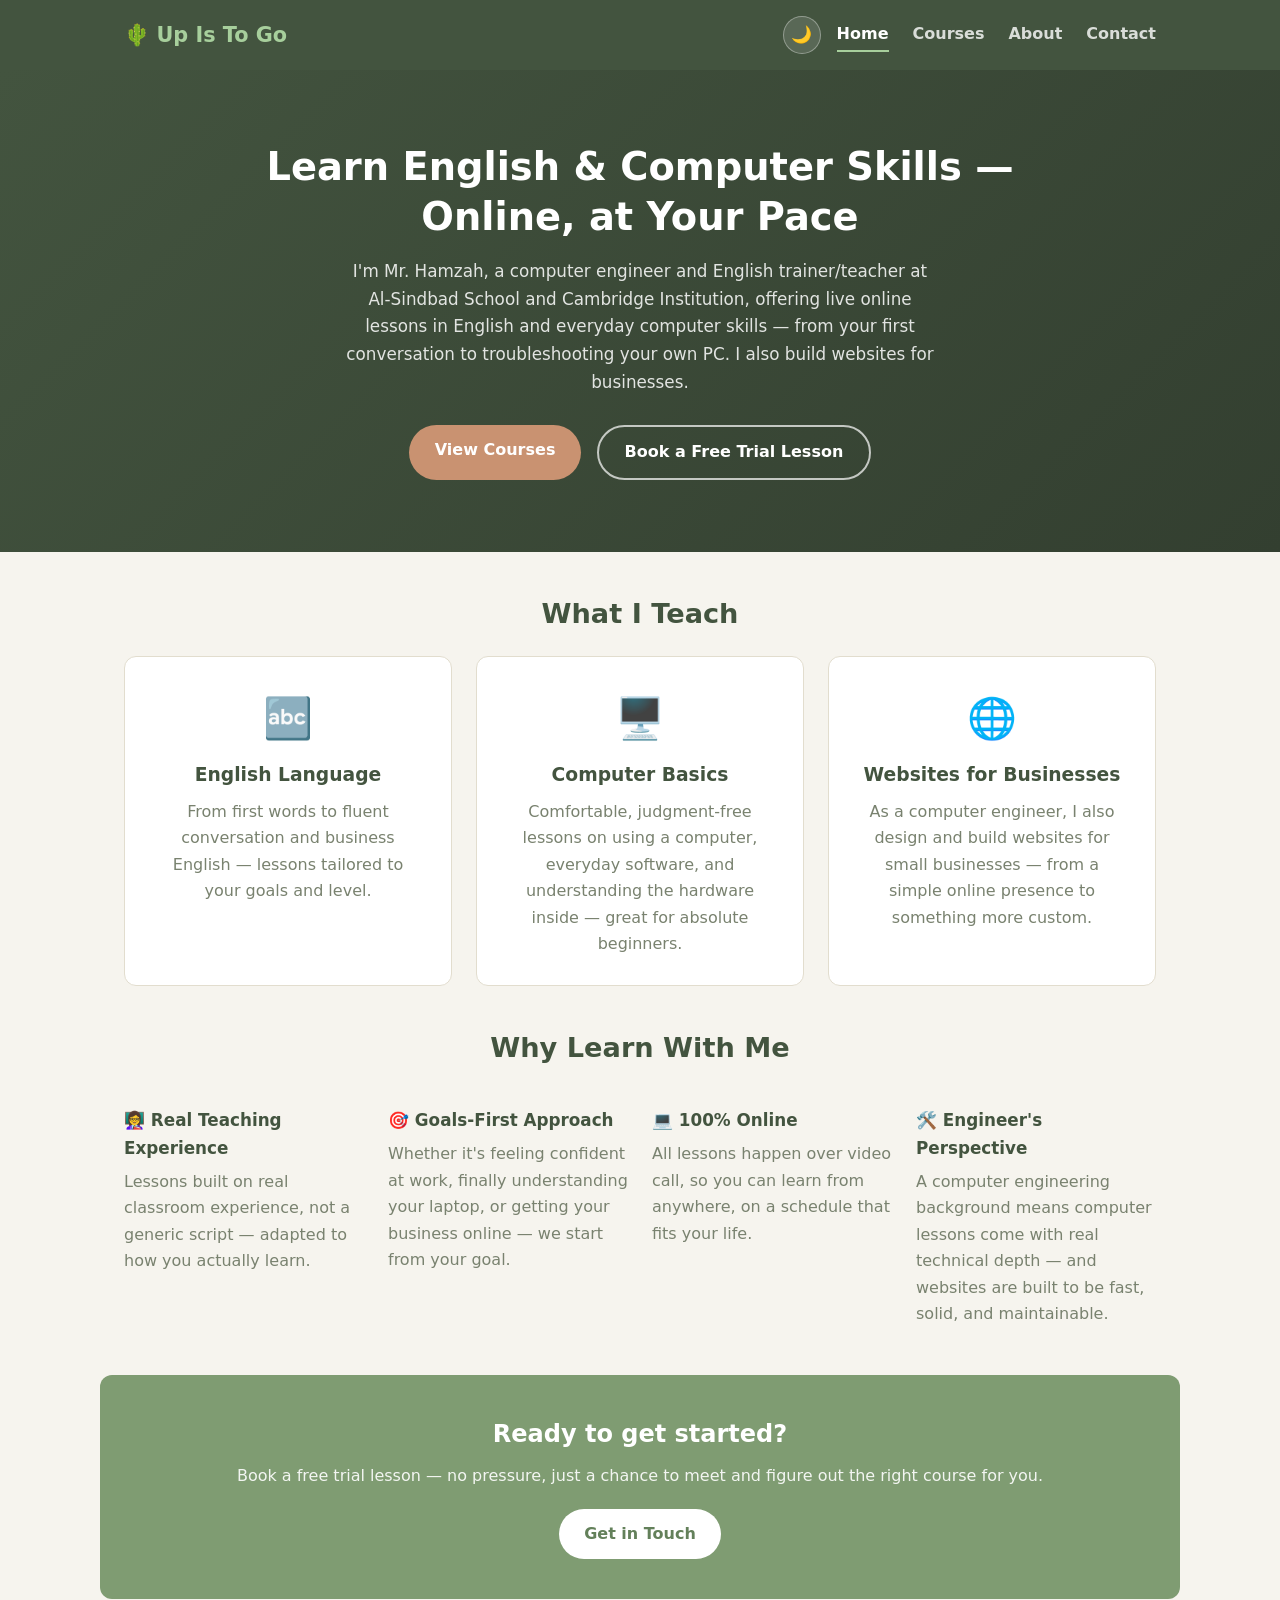
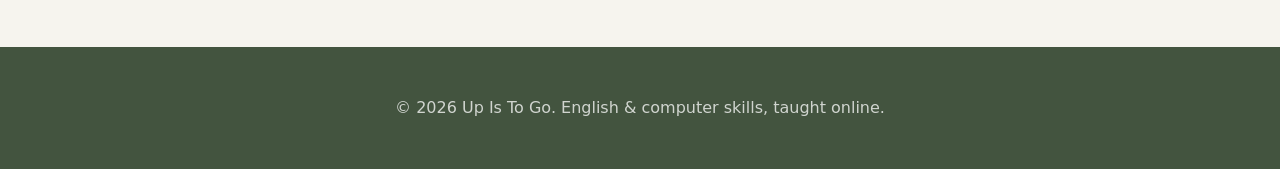
==== commit 31c389ff: "Add files via upload" ====
--- a/index.html
+++ b/index.html
@@ -3,227 +3,98 @@
 <head>
 <meta charset="UTF-8">
 <meta name="viewport" content="width=device-width, initial-scale=1.0">
-<title>Maple Grove Elementary School</title>
-<meta name="description" content="Maple Grove Elementary School — a warm, welcoming K-5 school. Explore academics, admissions, news, events, and student success stories.">
-<link rel="icon" href="data:image/svg+xml,<svg xmlns=%22http://www.w3.org/2000/svg%22 viewBox=%220 0 100 100%22><text y=%22.9em%22 font-size=%2290%22>🍁</text></svg>">
-<link rel="preconnect" href="https://fonts.googleapis.com">
-<link rel="preconnect" href="https://fonts.gstatic.com" crossorigin>
-<link href="https://fonts.googleapis.com/css2?family=Baloo+2:wght@500;600;700;800&family=Nunito:wght@400;600;700;800&display=swap" rel="stylesheet">
+<title>Up Is To Go</title>
+<script>
+(function () {
+    var stored = localStorage.getItem('upistogo-theme');
+    var theme = stored || ((window.matchMedia && window.matchMedia('(prefers-color-scheme: dark)').matches) ? 'dark' : 'light');
+    document.documentElement.setAttribute('data-theme', theme);
+})();
+</script>
 <link rel="stylesheet" href="assets/css/style.css">
 </head>
 <body>
 <header class="site-header">
     <div class="container header-inner">
-        <a href="index.html" class="logo">🍁 <span class="logo-m">Maple</span> <span class="logo-g">Grove</span> <span class="logo-e">Elementary</span></a>
-        <nav class="main-nav">
-            <button class="nav-toggle" id="navToggle" aria-label="Toggle menu">☰</button>
-            <ul id="navList">
-                <li><a href="index.html" class="active">Home</a></li>
-                <li><a href="about.html">About</a></li>
-                <li><a href="academics.html">Academics</a></li>
-                <li><a href="admissions.html">Admissions</a></li>
-                <li><a href="news.html">News</a></li>
-                <li><a href="success.html">Success Stories</a></li>
-                <li><a href="events.html">Events</a></li>
-                <li><a href="contact.html">Contact</a></li>
-            </ul>
-        </nav>
+        <a href="index.html" class="logo">🌵 <span class="logo-name">Up Is To Go</span></a>
+        <div class="header-right">
+            <button class="theme-toggle" id="themeToggle" type="button" aria-label="Toggle dark mode">🌙</button>
+            <nav class="main-nav">
+                <button class="nav-toggle" id="navToggle" aria-label="Toggle menu">☰</button>
+                <ul id="navList">
+                    <li><a href="index.html" class="active">Home</a></li>
+                    <li><a href="courses.html">Courses</a></li>
+                    <li><a href="about.html">About</a></li>
+                    <li><a href="contact.html">Contact</a></li>
+                </ul>
+            </nav>
+        </div>
     </div>
 </header>
-
 <main>
 <section class="hero">
     <div class="container hero-inner">
-        <span class="hero-eyebrow">🦊 Home of the Maple Grove Foxes</span>
-        <h1>Where <span class="accent">curious minds</span><br>grow into confident learners</h1>
-        <p class="hero-sub">Maple Grove Elementary is a K-5 public school dedicated to small class sizes, caring teachers, and a joyful, well-rounded education for every child.</p>
+        <h1>Learn English &amp; Computer Skills — Online, at Your Pace</h1>
+        <p class="hero-sub">I'm Mr. Hamzah, a computer engineer and English trainer/teacher at Al-Sindbad School and Cambridge Institution, offering live online lessons in English and everyday computer skills — from your first conversation to troubleshooting your own PC. I also build websites for businesses.</p>
         <div class="hero-actions">
-            <a href="admissions.html" class="btn btn-blue">🎒 Start Enrollment</a>
-            <a href="success.html" class="btn btn-yellow">🌟 See Student Success</a>
-            <a href="news.html" class="btn btn-outline">📰 Read School News</a>
+            <a href="courses.html" class="btn btn-primary">View Courses</a>
+            <a href="contact.html" class="btn btn-outline">Book a Free Trial Lesson</a>
         </div>
     </div>
 </section>
 
-<section class="section">
-    <div class="container">
-        <div class="stats-row">
-            <div class="stat"><span class="stat-num">480</span><span class="stat-label">Students, K–5</span></div>
-            <div class="stat"><span class="stat-num">16:1</span><span class="stat-label">Student–teacher ratio</span></div>
-            <div class="stat"><span class="stat-num">32</span><span class="stat-label">Years serving Springfield</span></div>
-            <div class="stat"><span class="stat-num">98%</span><span class="stat-label">Parent satisfaction</span></div>
+<section class="container">
+    <h2 class="section-title">What I Teach</h2>
+    <div class="topic-grid">
+        <div class="topic-card">
+            <div class="topic-icon">🔤</div>
+            <h3>English Language</h3>
+            <p>From first words to fluent conversation and business English — lessons tailored to your goals and level.</p>
+        </div>
+        <div class="topic-card">
+            <div class="topic-icon">🖥️</div>
+            <h3>Computer Basics</h3>
+            <p>Comfortable, judgment-free lessons on using a computer, everyday software, and understanding the hardware inside — great for absolute beginners.</p>
+        </div>
+        <div class="topic-card">
+            <div class="topic-icon">🌐</div>
+            <h3>Websites for Businesses</h3>
+            <p>As a computer engineer, I also design and build websites for small businesses — from a simple online presence to something more custom.</p>
         </div>
     </div>
 </section>
 
-<section class="section section-alt">
-    <div class="container">
-        <div class="section-head">
-            <span class="eyebrow">Why families choose us</span>
-            <h2 class="section-title">A safe, joyful place to learn</h2>
-            <p class="section-sub">Everything we do is built around one goal: helping every child feel known, challenged, and excited to come to school.</p>
+<section class="container why-section">
+    <h2 class="section-title">Why Learn With Me</h2>
+    <div class="why-grid">
+        <div class="why-item">
+            <h3>👩‍🏫 Real Teaching Experience</h3>
+            <p>Lessons built on real classroom experience, not a generic script — adapted to how you actually learn.</p>
         </div>
-        <div class="grid grid-4">
-            <div class="card">
-                <div class="icon-badge bg-blue">📚</div>
-                <h3>Strong Academics</h3>
-                <p>Balanced literacy, hands-on math, and science that gets kids asking questions — not just answering them.</p>
-            </div>
-            <div class="card">
-                <div class="icon-badge bg-yellow">🎨</div>
-                <h3>Arts &amp; Enrichment</h3>
-                <p>Weekly art, music, and PE for every grade, plus after-school clubs in coding, chess, and drama.</p>
-            </div>
-            <div class="card">
-                <div class="icon-badge bg-green">🛡️</div>
-                <h3>Safe Campus</h3>
-                <p>Secure entry, a full-time counselor, and a kindness-first culture that keeps every student supported.</p>
-            </div>
-            <div class="card">
-                <div class="icon-badge bg-orange">🤝</div>
-                <h3>Family Partnership</h3>
-                <p>Weekly teacher updates, an active PTA, and a principal who knows every family by name.</p>
-            </div>
+        <div class="why-item">
+            <h3>🎯 Goals-First Approach</h3>
+            <p>Whether it's feeling confident at work, finally understanding your laptop, or getting your business online — we start from your goal.</p>
+        </div>
+        <div class="why-item">
+            <h3>💻 100% Online</h3>
+            <p>All lessons happen over video call, so you can learn from anywhere, on a schedule that fits your life.</p>
+        </div>
+        <div class="why-item">
+            <h3>🛠️ Engineer's Perspective</h3>
+            <p>A computer engineering background means computer lessons come with real technical depth — and websites are built to be fast, solid, and maintainable.</p>
         </div>
     </div>
 </section>
 
-<section class="section">
-    <div class="container">
-        <div class="section-head">
-            <span class="eyebrow">From the school</span>
-            <h2 class="section-title">Latest News</h2>
-            <p class="section-sub">What's happening around Maple Grove this month.</p>
-        </div>
-        <div class="grid grid-3">
-            <div class="news-card">
-                <div class="news-thumb bg-blue">🔬</div>
-                <div class="news-card-body">
-                    <span class="tag tag-blue">Achievements</span>
-                    <span class="news-date">June 12, 2026</span>
-                    <h3>Maple Grove Takes First Place at the Regional Science Fair</h3>
-                    <p>Fifth-graders Amara and Ben built a working water-filtration model that impressed judges across three districts.</p>
-                    <a href="news/article-science-fair.html" class="btn btn-outline btn-sm">Read more</a>
-                </div>
-            </div>
-            <div class="news-card">
-                <div class="news-thumb bg-yellow">📖</div>
-                <div class="news-card-body">
-                    <span class="tag tag-yellow">Facilities</span>
-                    <span class="news-date">May 28, 2026</span>
-                    <h3>New Library Wing Opens Its Doors</h3>
-                    <p>A bright, book-filled addition triples our reading space and adds a dedicated makerspace corner.</p>
-                    <a href="news/article-library-wing.html" class="btn btn-outline btn-sm">Read more</a>
-                </div>
-            </div>
-            <div class="news-card">
-                <div class="news-thumb bg-green">🎉</div>
-                <div class="news-card-body">
-                    <span class="tag tag-green">Community</span>
-                    <span class="news-date">May 10, 2026</span>
-                    <h3>Fall Festival Raises Record Funds for Playground Upgrade</h3>
-                    <p>Families, teachers, and neighbors turned out for a day of games, food trucks, and a very muddy tug-of-war.</p>
-                    <a href="news/article-fall-festival.html" class="btn btn-outline btn-sm">Read more</a>
-                </div>
-            </div>
-        </div>
-        <p class="text-center" style="margin-top:1.8rem;"><a href="news.html" class="btn btn-blue">View All News</a></p>
-    </div>
-</section>
-
-<section class="section section-tint">
-    <div class="container">
-        <div class="section-head">
-            <span class="eyebrow">Our students, our pride</span>
-            <h2 class="section-title">Success Stories</h2>
-            <p class="section-sub">A few of the moments that make Maple Grove special.</p>
-        </div>
-        <div class="grid grid-3">
-            <div class="testimonial-card">
-                <p class="testimonial-quote">"My daughter went from dreading reading to begging for one more chapter every night. Her teacher figured out exactly what she needed."</p>
-                <div class="testimonial-author">
-                    <div class="avatar avatar-blue">JR</div>
-                    <div>
-                        <div class="testimonial-name">Jamie R.</div>
-                        <div class="testimonial-role">Parent, Grade 2</div>
-                    </div>
-                </div>
-            </div>
-            <div class="testimonial-card">
-                <p class="testimonial-quote">"100% of our 5th graders met or exceeded state reading benchmarks this year — up from 84% three years ago."</p>
-                <div class="testimonial-author">
-                    <div class="avatar avatar-green">📈</div>
-                    <div>
-                        <div class="testimonial-name">Class of 2026</div>
-                        <div class="testimonial-role">State Reading Assessment</div>
-                    </div>
-                </div>
-            </div>
-            <div class="testimonial-card">
-                <p class="testimonial-quote">"Maple Grove's robotics club just won the district's Elementary STEM Challenge for the second year running."</p>
-                <div class="testimonial-author">
-                    <div class="avatar avatar-orange">🤖</div>
-                    <div>
-                        <div class="testimonial-name">Foxes Robotics Club</div>
-                        <div class="testimonial-role">District STEM Champions</div>
-                    </div>
-                </div>
-            </div>
-        </div>
-        <p class="text-center" style="margin-top:1.8rem;"><a href="success.html" class="btn btn-green">More Success Stories</a></p>
-    </div>
-</section>
-
-<section class="section">
-    <div class="container">
-        <div class="cta-banner">
-            <h2>Ready to join the Maple Grove family?</h2>
-            <p>Enrollment for the 2026–2027 school year is open now. Tours run every Tuesday and Thursday morning.</p>
-            <div class="hero-actions">
-                <a href="admissions.html" class="btn btn-yellow">Begin Enrollment</a>
-                <a href="contact.html" class="btn btn-outline" style="color:#fff;border-color:#fff;">Schedule a Tour</a>
-            </div>
-        </div>
-    </div>
+<section class="container cta-section">
+    <h2>Ready to get started?</h2>
+    <p>Book a free trial lesson — no pressure, just a chance to meet and figure out the right course for you.</p>
+    <a href="contact.html" class="btn btn-primary">Get in Touch</a>
 </section>
 </main>
-
 <footer class="site-footer">
-    <div class="container footer-grid">
-        <div class="footer-col footer-about">
-            <a href="index.html" class="logo">🍁 Maple Grove Elementary</a>
-            <p>Growing curious minds, kind hearts, and bright futures — together, one school year at a time.</p>
-        </div>
-        <div class="footer-col">
-            <h4>Explore</h4>
-            <ul>
-                <li><a href="about.html">About Us</a></li>
-                <li><a href="academics.html">Academics</a></li>
-                <li><a href="admissions.html">Admissions</a></li>
-                <li><a href="events.html">Events Calendar</a></li>
-            </ul>
-        </div>
-        <div class="footer-col">
-            <h4>Community</h4>
-            <ul>
-                <li><a href="news.html">School News</a></li>
-                <li><a href="success.html">Success Stories</a></li>
-                <li><a href="contact.html">Contact Us</a></li>
-            </ul>
-        </div>
-        <div class="footer-col">
-            <h4>Visit Us</h4>
-            <address>
-                123 Learning Lane<br>
-                Springfield, ST 00000<br>
-                <a href="tel:+9647819767081">+964 781 9767 081</a><br>
-                <a href="mailto:simonkazage007@gmail.com">simonkazage007@gmail.com</a><br>
-                <a href="https://simon-dagenhart.github.io/DagenWeb/" target="_blank" rel="noopener noreferrer">Built by DagenWeb &#8599;</a>
-            </address>
-        </div>
-    </div>
-    <div class="container footer-bottom">
-        <p>&copy; <span id="year"></span> Maple Grove Elementary School. All rights reserved. (Demo site — school, names, and data are fictional.)</p>
+    <div class="container footer-inner">
+        <p>&copy; <span id="year"></span> Up Is To Go. English &amp; computer skills, taught online.</p>
     </div>
 </footer>
 <script src="assets/js/main.js"></script>
--- a/assets/css/style.css
+++ b/assets/css/style.css
@@ -1,530 +1,405 @@
 :root {
-    --blue: #2f6fed;
-    --blue-dark: #1c4fc4;
-    --blue-light: #eaf1ff;
-    --yellow: #ffc93c;
-    --yellow-dark: #e0a800;
-    --green: #2fbf71;
-    --green-dark: #219a5a;
-    --orange: #ff6b4a;
-    --red: #e8483a;
-    --ink: #1f2937;
-    --ink-light: #5b6472;
-    --bg: #fbfbf6;
-    --card-bg: #ffffff;
-    --border: #e6e2d8;
-    --radius: 18px;
-    --radius-sm: 10px;
-    --shadow: 0 6px 20px rgba(31, 41, 55, 0.08);
-    --shadow-lg: 0 12px 32px rgba(31, 41, 55, 0.12);
+    --bg: #f6f4ee;
+    --bg-alt: #ffffff;
+    --card: #ffffff;
+    --border: #e2ddce;
+    --text: #3d473d;
+    --text-dim: #79826f;
+    --heading: #43543f;
+
+    --forest: #43543f;
+    --forest-dark: #333f30;
+    --sage: #7f9c72;
+    --sage-dark: #63805a;
+    --mint: #a7cf9c;
+    --clay: #c99271;
+    --clay-dark: #ab7757;
+
+    --radius: 12px;
+}
+
+:root[data-theme="dark"] {
+    --bg: #14180f;
+    --bg-alt: #1c2317;
+    --card: #1c2317;
+    --border: #333e2b;
+    --text: #dde4d6;
+    --text-dim: #9aa38f;
+    --heading: #a7cf9c;
+    --sage-dark: #93c286;
 }
 
 * { box-sizing: border-box; }
-
-html { scroll-behavior: smooth; }
 
 body {
     margin: 0;
-    font-family: 'Nunito', system-ui, -apple-system, 'Segoe UI', sans-serif;
+    font-family: 'Segoe UI', system-ui, -apple-system, sans-serif;
     background: var(--bg);
-    color: var(--ink);
+    color: var(--text);
     line-height: 1.65;
 }
 
-h1, h2, h3, h4 {
-    font-family: 'Baloo 2', 'Nunito', system-ui, sans-serif;
-    line-height: 1.2;
-    margin: 0 0 0.6em;
-    color: var(--ink);
-}
-
-p { margin: 0 0 1em; }
-
 .container {
-    max-width: 1140px;
+    max-width: 1080px;
     margin: 0 auto;
     padding: 0 1.5rem;
 }
 
-.container.narrow { max-width: 760px; }
-
-a { color: var(--blue-dark); }
-a:hover { color: var(--blue); }
-
-img { max-width: 100%; display: block; }
-
-ul { padding-left: 1.2em; }
-
-/* ---------- Header ---------- */
+.container.narrow { max-width: 700px; }
+
+a { color: var(--sage-dark); text-decoration: none; }
+a:hover { text-decoration: underline; }
+
+/* Header */
 .site-header {
-    background: #ffffffee;
-    backdrop-filter: blur(6px);
-    border-bottom: 1px solid var(--border);
+    background: var(--forest);
     position: sticky;
     top: 0;
-    z-index: 20;
+    z-index: 10;
 }
 
 .header-inner {
     display: flex;
     align-items: center;
     justify-content: space-between;
-    padding: 0.9rem 1.5rem;
+    padding: 1rem 1.5rem;
+}
+
+.logo {
+    font-size: 1.3rem;
+    font-weight: 700;
+    color: #fff;
+    display: inline-flex;
+    align-items: center;
+    gap: 0.4rem;
+}
+.logo:hover { text-decoration: none; opacity: 0.9; }
+.logo-name { color: var(--mint); }
+
+.header-right {
+    display: flex;
+    align-items: center;
     gap: 1rem;
 }
 
-.logo {
-    font-family: 'Baloo 2', sans-serif;
-    font-size: 1.35rem;
-    font-weight: 700;
-    color: var(--ink);
+.theme-toggle {
+    background: rgba(255,255,255,0.12);
+    border: 1px solid rgba(255,255,255,0.35);
+    color: #fff;
+    width: 38px;
+    height: 38px;
+    border-radius: 999px;
+    display: inline-flex;
+    align-items: center;
+    justify-content: center;
+    font-size: 1.05rem;
+    line-height: 1;
+    cursor: pointer;
+    flex-shrink: 0;
+}
+.theme-toggle:hover { background: rgba(255,255,255,0.22); }
+
+.main-nav ul {
+    list-style: none;
+    display: flex;
+    gap: 1.5rem;
+    margin: 0;
+    padding: 0;
+    align-items: center;
+}
+
+.main-nav a {
+    color: rgba(255,255,255,0.8);
+    font-weight: 600;
+    padding: 0.4rem 0;
+    border-bottom: 2px solid transparent;
+}
+
+.main-nav a:hover, .main-nav a.active {
+    color: #fff;
     text-decoration: none;
-    white-space: nowrap;
-    display: flex;
-    align-items: center;
-    gap: 0.35rem;
-}
-.logo:hover { color: var(--ink); }
-.logo .logo-m { color: var(--blue); }
-.logo .logo-g { color: var(--green); }
-.logo .logo-e { color: var(--orange); }
-
-.main-nav { display: flex; align-items: center; }
+    border-bottom-color: var(--mint);
+}
 
 .nav-toggle {
     display: none;
     background: none;
-    border: 2px solid var(--border);
-    border-radius: var(--radius-sm);
-    font-size: 1.3rem;
-    padding: 0.25rem 0.6rem;
+    border: none;
+    color: #fff;
+    font-size: 1.5rem;
     cursor: pointer;
 }
 
-#navList {
-    display: flex;
-    list-style: none;
-    margin: 0;
-    padding: 0;
-    gap: 0.4rem;
+/* Hero */
+.hero {
+    background: linear-gradient(135deg, var(--forest), var(--forest-dark));
+    padding: 4.5rem 0;
+    text-align: center;
+}
+
+.hero h1 {
+    color: #fff;
+    font-size: 2.4rem;
+    max-width: 780px;
+    margin: 0 auto 1rem;
+    line-height: 1.3;
+}
+
+.hero-sub {
+    color: rgba(255,255,255,0.85);
+    max-width: 600px;
+    margin: 0 auto 1.8rem;
+    font-size: 1.05rem;
+}
+
+.hero-actions {
+    display: flex;
+    gap: 1rem;
+    justify-content: center;
     flex-wrap: wrap;
-    justify-content: flex-end;
-}
-
-#navList a {
-    display: block;
-    padding: 0.5rem 0.75rem;
-    border-radius: var(--radius-sm);
-    color: var(--ink-light);
-    text-decoration: none;
-    font-weight: 700;
-    font-size: 0.95rem;
-    transition: background 0.15s, color 0.15s;
-}
-
-#navList a:hover { background: var(--blue-light); color: var(--blue-dark); }
-#navList a.active { background: var(--blue); color: #fff; }
-
-/* ---------- Buttons ---------- */
+}
+
+/* Buttons */
 .btn {
     display: inline-block;
-    padding: 0.75rem 1.5rem;
+    border: none;
     border-radius: 999px;
-    font-weight: 800;
-    text-decoration: none;
+    padding: 0.75rem 1.6rem;
     font-size: 1rem;
-    border: none;
+    font-weight: 700;
     cursor: pointer;
-    transition: transform 0.12s ease, box-shadow 0.12s ease;
+    transition: transform 0.1s ease, opacity 0.15s ease;
 }
 .btn:hover { transform: translateY(-2px); text-decoration: none; }
 
-.btn-blue { background: var(--blue); color: #fff; box-shadow: 0 6px 16px rgba(47, 111, 237, 0.35); }
-.btn-blue:hover { background: var(--blue-dark); color: #fff; }
-
-.btn-yellow { background: var(--yellow); color: #4a3300; box-shadow: 0 6px 16px rgba(255, 201, 60, 0.4); }
-.btn-yellow:hover { background: var(--yellow-dark); color: #4a3300; }
-
-.btn-green { background: var(--green); color: #fff; box-shadow: 0 6px 16px rgba(47, 191, 113, 0.35); }
-.btn-green:hover { background: var(--green-dark); color: #fff; }
+.btn-primary { background: var(--clay); color: #fff; }
+.btn-primary:hover { background: var(--clay-dark); }
 
 .btn-outline {
     background: transparent;
-    color: var(--blue-dark);
-    border: 2px solid var(--blue);
-}
-.btn-outline:hover { background: var(--blue-light); color: var(--blue-dark); }
-
-.btn-sm { padding: 0.45rem 1rem; font-size: 0.9rem; }
-
-/* ---------- Hero ---------- */
-.hero {
-    background: linear-gradient(160deg, var(--blue-light) 0%, #fff9ea 100%);
-    padding: 3.5rem 0 3rem;
-    border-bottom: 1px solid var(--border);
-}
-
-.hero-inner { text-align: center; }
-
-.hero-eyebrow {
-    display: inline-block;
-    background: #fff;
+    color: #fff;
+    border: 2px solid rgba(255,255,255,0.7);
+}
+.btn-outline:hover { background: rgba(255,255,255,0.12); }
+
+/* On light backgrounds, outline button needs dark text/border */
+.course-card .btn-outline, .section-intro ~ .btn-outline {
+    color: var(--heading);
+    border-color: var(--heading);
+}
+.course-card .btn-outline:hover { background: var(--forest); color: #fff; }
+
+/* Sections */
+.section-title {
+    margin: 2.5rem 0 1.2rem;
+    font-size: 1.7rem;
+    color: var(--heading);
+    text-align: center;
+}
+
+.section-intro {
+    text-align: center;
+    color: var(--text-dim);
+    max-width: 650px;
+    margin: 0 auto 2rem;
+}
+
+/* Topic grid (home) */
+.topic-grid {
+    display: grid;
+    grid-template-columns: repeat(auto-fit, minmax(260px, 1fr));
+    gap: 1.5rem;
+    margin-bottom: 1rem;
+}
+
+.topic-card {
+    background: var(--card);
+    border: 1px solid var(--border);
+    border-radius: var(--radius);
+    padding: 1.75rem;
+    text-align: center;
+}
+
+.topic-icon { font-size: 2.5rem; margin-bottom: 0.6rem; }
+.topic-card h3 { color: var(--heading); margin: 0 0 0.5rem; }
+.topic-card p { color: var(--text-dim); margin: 0; }
+
+/* Why section */
+.why-section { margin-top: 2rem; }
+
+.why-grid {
+    display: grid;
+    grid-template-columns: repeat(auto-fit, minmax(220px, 1fr));
+    gap: 1.5rem;
+}
+
+.why-item h3 { color: var(--heading); margin-bottom: 0.4rem; font-size: 1.05rem; }
+.why-item p { color: var(--text-dim); margin: 0; }
+
+/* CTA */
+.cta-section {
+    text-align: center;
+    background: var(--sage);
+    border-radius: var(--radius);
+    padding: 2.5rem 1.5rem;
+    margin: 3rem auto;
+    color: #fff;
+}
+.cta-section h2 { margin: 0 0 0.5rem; }
+.cta-section p { margin: 0 0 1.2rem; color: rgba(255,255,255,0.9); }
+.cta-section .btn-primary { background: #fff; color: var(--sage-dark); }
+.cta-section .btn-primary:hover { background: #f0f0f0; }
+
+/* Course filter tabs */
+.filter-tabs {
+    display: flex;
+    justify-content: center;
+    gap: 0.6rem;
+    flex-wrap: wrap;
+    margin-bottom: 2rem;
+}
+
+.filter-tab {
+    background: var(--card);
+    color: var(--text-dim);
     border: 1px solid var(--border);
     border-radius: 999px;
-    padding: 0.35rem 1rem;
-    font-weight: 800;
-    font-size: 0.85rem;
-    color: var(--green-dark);
-    margin-bottom: 1rem;
-}
-
-.hero h1 {
-    font-size: clamp(2rem, 5vw, 3.2rem);
-    margin-bottom: 0.4em;
-}
-.hero h1 .accent { color: var(--blue); }
-
-.hero-sub {
-    max-width: 640px;
-    margin: 0 auto 1.6rem;
-    font-size: 1.15rem;
-    color: var(--ink-light);
-}
-
-.hero-actions {
-    display: flex;
-    gap: 0.9rem;
-    justify-content: center;
-    flex-wrap: wrap;
-    margin-bottom: 2rem;
-}
-
-.page-hero {
-    background: linear-gradient(160deg, var(--blue-light) 0%, #fff9ea 100%);
-    padding: 2.6rem 0;
-    border-bottom: 1px solid var(--border);
-    text-align: center;
-}
-.page-hero h1 { font-size: clamp(1.8rem, 4vw, 2.6rem); }
-.page-hero p { color: var(--ink-light); max-width: 640px; margin: 0 auto; font-size: 1.05rem; }
-
-/* ---------- Sections ---------- */
-.section { padding: 3.2rem 0; }
-.section-alt { background: #fff; border-top: 1px solid var(--border); border-bottom: 1px solid var(--border); }
-.section-tint { background: var(--blue-light); }
-
-.section-head { text-align: center; max-width: 680px; margin: 0 auto 2.2rem; }
-.section-title { font-size: clamp(1.5rem, 3.5vw, 2.1rem); }
-.section-sub { color: var(--ink-light); font-size: 1.05rem; }
-.eyebrow {
-    display: block;
-    font-weight: 800;
-    color: var(--blue);
-    text-transform: uppercase;
-    letter-spacing: 0.08em;
-    font-size: 0.8rem;
-    margin-bottom: 0.5rem;
-}
-
-/* ---------- Grids & Cards ---------- */
-.grid { display: grid; gap: 1.5rem; }
-.grid-2 { grid-template-columns: repeat(2, 1fr); }
-.grid-3 { grid-template-columns: repeat(3, 1fr); }
-.grid-4 { grid-template-columns: repeat(4, 1fr); }
-
-.card {
-    background: var(--card-bg);
+    padding: 0.5rem 1.2rem;
+    cursor: pointer;
+    font-size: 0.95rem;
+    font-weight: 600;
+}
+.filter-tab:hover { color: var(--heading); }
+.filter-tab.active {
+    background: var(--forest);
+    color: #fff;
+    border-color: var(--forest);
+}
+
+/* Course grid */
+.course-grid {
+    display: grid;
+    grid-template-columns: repeat(auto-fill, minmax(270px, 1fr));
+    gap: 1.5rem;
+    margin-bottom: 3rem;
+}
+
+.course-card {
+    background: var(--card);
     border: 1px solid var(--border);
     border-radius: var(--radius);
-    padding: 1.6rem;
-    box-shadow: var(--shadow);
-}
-
-.icon-badge {
-    width: 54px;
-    height: 54px;
-    border-radius: 14px;
-    display: flex;
-    align-items: center;
-    justify-content: center;
-    font-size: 1.6rem;
-    margin-bottom: 0.9rem;
-}
-.bg-blue { background: var(--blue-light); }
-.bg-yellow { background: #fff6dd; }
-.bg-green { background: #e6faef; }
-.bg-orange { background: #ffe9e2; }
-
-/* Stats */
-.stats-row {
-    display: grid;
-    grid-template-columns: repeat(4, 1fr);
-    gap: 1.2rem;
-    text-align: center;
-}
-.stat-num {
-    font-family: 'Baloo 2', sans-serif;
-    font-size: 2.2rem;
+    padding: 1.5rem;
+    display: flex;
+    flex-direction: column;
+    gap: 0.5rem;
+}
+
+.course-card[hidden] {
+    display: none;
+}
+
+.course-icon { font-size: 2.2rem; }
+.course-card h3 { margin: 0; color: var(--heading); }
+.course-level {
+    color: var(--clay-dark);
     font-weight: 700;
-    color: var(--blue);
-    display: block;
-}
-.stat-label { color: var(--ink-light); font-weight: 700; font-size: 0.95rem; }
-
-/* News cards */
-.news-card {
-    background: var(--card-bg);
+    font-size: 0.85rem;
+    text-transform: uppercase;
+    letter-spacing: 0.03em;
+    margin: 0;
+}
+.course-desc { color: var(--text-dim); margin: 0 0 0.3rem; }
+
+.course-meta {
+    list-style: none;
+    padding: 0;
+    margin: 0 0 0.8rem;
+    color: var(--text-dim);
+    font-size: 0.9rem;
+    display: flex;
+    flex-direction: column;
+    gap: 0.3rem;
+}
+
+.course-card .btn { align-self: flex-start; }
+
+/* About page */
+.about-content h2 { color: var(--heading); margin-top: 2rem; }
+.about-list { color: var(--text-dim); padding-left: 1.2rem; }
+.about-list li { margin-bottom: 0.5rem; }
+
+/* Contact form */
+.contact-form {
+    display: flex;
+    flex-direction: column;
+    gap: 0.4rem;
+    margin-top: 1.5rem;
+}
+
+.contact-form label {
+    font-weight: 700;
+    margin-top: 0.7rem;
+    color: var(--heading);
+}
+
+.contact-form input, .contact-form textarea, .contact-form select {
+    background: var(--bg-alt);
     border: 1px solid var(--border);
-    border-radius: var(--radius);
-    overflow: hidden;
-    box-shadow: var(--shadow);
-    display: flex;
-    flex-direction: column;
-}
-.news-thumb {
-    height: 130px;
-    display: flex;
-    align-items: center;
-    justify-content: center;
-    font-size: 2.6rem;
-}
-.news-card-body { padding: 1.3rem; display: flex; flex-direction: column; gap: 0.5rem; flex: 1; }
-.news-date { color: var(--ink-light); font-size: 0.85rem; font-weight: 700; }
-.news-card-body h3 { font-size: 1.15rem; margin-bottom: 0.2em; }
-.news-card-body p { color: var(--ink-light); font-size: 0.95rem; flex: 1; }
-
-.tag {
-    display: inline-block;
-    font-size: 0.75rem;
-    font-weight: 800;
-    text-transform: uppercase;
-    letter-spacing: 0.04em;
-    padding: 0.25rem 0.7rem;
-    border-radius: 999px;
-    width: fit-content;
-}
-.tag-blue { background: var(--blue-light); color: var(--blue-dark); }
-.tag-green { background: #e6faef; color: var(--green-dark); }
-.tag-orange { background: #ffe9e2; color: #a8401f; }
-.tag-yellow { background: #fff6dd; color: #8a6300; }
-
-/* Article page */
-.article-header { margin-bottom: 1.6rem; }
-.article-meta { color: var(--ink-light); font-size: 0.9rem; font-weight: 700; margin-bottom: 0.6rem; }
-.article-body { font-size: 1.08rem; }
-.article-body h2 { margin-top: 1.4em; font-size: 1.35rem; }
-.article-body blockquote {
-    margin: 1.5rem 0;
-    padding: 1rem 1.3rem;
-    background: var(--blue-light);
-    border-left: 4px solid var(--blue);
-    border-radius: var(--radius-sm);
-    font-style: italic;
-}
-.back-link { display: inline-block; margin-bottom: 1.4rem; font-weight: 700; }
-
-/* Testimonials */
-.testimonial-card {
-    background: var(--card-bg);
-    border: 1px solid var(--border);
-    border-radius: var(--radius);
-    padding: 1.6rem;
-    box-shadow: var(--shadow);
-}
-.testimonial-quote { font-size: 1.05rem; font-style: italic; margin-bottom: 1rem; }
-.testimonial-author { display: flex; align-items: center; gap: 0.7rem; }
-.avatar {
-    width: 42px;
-    height: 42px;
-    border-radius: 50%;
-    display: flex;
-    align-items: center;
-    justify-content: center;
-    font-weight: 800;
-    color: #fff;
-    flex-shrink: 0;
-}
-.avatar-blue { background: var(--blue); }
-.avatar-green { background: var(--green); }
-.avatar-orange { background: var(--orange); }
-.testimonial-name { font-weight: 800; font-size: 0.95rem; }
-.testimonial-role { color: var(--ink-light); font-size: 0.85rem; }
-
-/* Staff */
-.staff-card { text-align: center; }
-.staff-card .avatar { width: 76px; height: 76px; font-size: 1.6rem; margin: 0 auto 0.8rem; }
-.staff-card h3 { margin-bottom: 0.1em; font-size: 1.1rem; }
-.staff-role { color: var(--blue-dark); font-weight: 800; font-size: 0.9rem; margin-bottom: 0.5rem; }
-.staff-card p { color: var(--ink-light); font-size: 0.9rem; }
-
-/* Timeline (achievements) */
-.timeline { list-style: none; padding: 0; margin: 0; }
-.timeline li {
-    display: grid;
-    grid-template-columns: 90px 1fr;
-    gap: 1.2rem;
-    padding: 1.1rem 0;
-    border-bottom: 1px solid var(--border);
-}
-.timeline li:last-child { border-bottom: none; }
-.timeline-year { font-family: 'Baloo 2', sans-serif; font-weight: 700; color: var(--green-dark); font-size: 1.1rem; }
-.timeline h4 { margin-bottom: 0.2em; font-size: 1.05rem; }
-.timeline p { color: var(--ink-light); margin-bottom: 0; font-size: 0.95rem; }
-
-/* Tables */
-.table-wrap { overflow-x: auto; border: 1px solid var(--border); border-radius: var(--radius); }
-table { width: 100%; border-collapse: collapse; background: var(--card-bg); }
-th, td { padding: 0.85rem 1.1rem; text-align: left; border-bottom: 1px solid var(--border); font-size: 0.95rem; }
-th { background: var(--blue-light); color: var(--blue-dark); font-weight: 800; }
-tr:last-child td { border-bottom: none; }
-
-/* Steps */
-.steps { list-style: none; padding: 0; margin: 0; display: grid; gap: 1rem; }
-.step {
-    display: grid;
-    grid-template-columns: 44px 1fr;
-    gap: 1rem;
-    background: var(--card-bg);
-    border: 1px solid var(--border);
-    border-radius: var(--radius);
-    padding: 1.2rem;
-    box-shadow: var(--shadow);
-}
-.step-num {
-    width: 44px;
-    height: 44px;
-    border-radius: 50%;
-    background: var(--blue);
-    color: #fff;
-    display: flex;
-    align-items: center;
-    justify-content: center;
-    font-weight: 800;
-    font-family: 'Baloo 2', sans-serif;
-}
-.step h3 { margin-bottom: 0.2em; font-size: 1.05rem; }
-.step p { margin-bottom: 0; color: var(--ink-light); }
-
-/* Events */
-.event-card {
-    display: grid;
-    grid-template-columns: 90px 1fr;
-    gap: 1.2rem;
-    background: var(--card-bg);
-    border: 1px solid var(--border);
-    border-radius: var(--radius);
-    padding: 1.2rem;
-    box-shadow: var(--shadow);
-    align-items: center;
-}
-.event-date {
-    background: var(--blue-light);
-    border-radius: var(--radius-sm);
-    text-align: center;
-    padding: 0.6rem 0.3rem;
-    color: var(--blue-dark);
-}
-.event-date .day { font-family: 'Baloo 2', sans-serif; font-size: 1.5rem; font-weight: 700; display: block; }
-.event-date .mon { font-size: 0.75rem; font-weight: 800; text-transform: uppercase; }
-.event-card h3 { font-size: 1.05rem; margin-bottom: 0.15em; }
-.event-card p { margin-bottom: 0; color: var(--ink-light); font-size: 0.92rem; }
-
-/* FAQ */
-details.faq {
-    background: var(--card-bg);
-    border: 1px solid var(--border);
-    border-radius: var(--radius-sm);
-    padding: 1rem 1.2rem;
-    margin-bottom: 0.8rem;
-}
-details.faq summary { font-weight: 800; cursor: pointer; }
-details.faq p { margin: 0.7rem 0 0; color: var(--ink-light); }
-
-/* CTA banner */
-.cta-banner {
-    background: linear-gradient(135deg, var(--blue), #1c4fc4);
-    color: #fff;
-    border-radius: var(--radius);
-    padding: 2.6rem 2rem;
-    text-align: center;
-}
-.cta-banner h2 { color: #fff; }
-.cta-banner p { color: #dbe7ff; max-width: 560px; margin: 0 auto 1.4rem; }
-.cta-banner .btn-yellow { color: #4a3300; }
-
-/* Forms */
-.form-grid { display: grid; gap: 1.1rem; }
-label { display: block; font-weight: 800; margin-bottom: 0.35rem; font-size: 0.95rem; }
-input, select, textarea {
-    width: 100%;
-    padding: 0.7rem 0.9rem;
-    border: 1px solid var(--border);
-    border-radius: var(--radius-sm);
+    color: var(--text);
+    border-radius: 8px;
+    padding: 0.65rem 0.8rem;
     font-family: inherit;
     font-size: 1rem;
-    background: #fff;
-    color: var(--ink);
-}
-input:focus, select:focus, textarea:focus { outline: 2px solid var(--blue); outline-offset: 1px; }
-.form-note { font-size: 0.85rem; color: var(--ink-light); }
-.form-status { font-weight: 800; margin-top: 0.8rem; }
-.form-status.ok { color: var(--green-dark); }
-
-/* Map placeholder */
-.map-box {
-    background: repeating-linear-gradient(45deg, var(--blue-light), var(--blue-light) 12px, #fff 12px, #fff 24px);
-    border: 1px solid var(--border);
-    border-radius: var(--radius);
-    padding: 2.2rem;
-    text-align: center;
-    color: var(--blue-dark);
-    font-weight: 800;
+}
+
+.contact-form button {
+    margin-top: 1.2rem;
+    align-self: flex-start;
+}
+
+.alert {
+    padding: 0.8rem 1rem;
+    border-radius: 8px;
+    margin: 1rem 0;
+    list-style-position: inside;
+}
+
+.alert-success {
+    background: rgba(127, 156, 114, 0.15);
+    border: 1px solid var(--sage);
+    color: var(--sage-dark);
+}
+
+.alert-error {
+    background: rgba(201, 146, 113, 0.15);
+    border: 1px solid var(--clay);
+    color: var(--clay-dark);
 }
 
 /* Footer */
-.site-footer { background: #16213a; color: #cfd8e8; padding: 3rem 0 1.2rem; margin-top: 2rem; }
-.footer-grid { display: grid; grid-template-columns: 1.4fr 1fr 1fr 1.2fr; gap: 2rem; padding-bottom: 2rem; border-bottom: 1px solid #2a3a5c; }
-.footer-col h4 { color: #fff; font-size: 1rem; margin-bottom: 0.8rem; }
-.footer-col ul { list-style: none; padding: 0; margin: 0; display: grid; gap: 0.5rem; }
-.footer-col a { color: #cfd8e8; text-decoration: none; font-size: 0.92rem; }
-.footer-col a:hover { color: #fff; text-decoration: underline; }
-.footer-about .logo { color: #fff; margin-bottom: 0.7rem; }
-.footer-about .logo .logo-m, .footer-about .logo .logo-g, .footer-about .logo .logo-e { color: #fff; }
-.footer-about p { font-size: 0.9rem; color: #a9b6cf; }
-address { font-style: normal; font-size: 0.92rem; line-height: 1.9; }
-.footer-bottom { padding-top: 1.2rem; text-align: center; font-size: 0.85rem; color: #8a97b3; }
-
-/* Utility */
-.mt-0 { margin-top: 0; }
-.text-center { text-align: center; }
-
-/* ---------- Responsive ---------- */
-@media (max-width: 900px) {
-    .grid-4 { grid-template-columns: repeat(2, 1fr); }
-    .grid-3 { grid-template-columns: repeat(2, 1fr); }
-    .stats-row { grid-template-columns: repeat(2, 1fr); gap: 1.6rem; }
-    .footer-grid { grid-template-columns: 1fr 1fr; }
-}
-
-@media (max-width: 720px) {
-    .nav-toggle { display: inline-block; }
-    #navList {
+.site-footer {
+    background: var(--forest);
+    margin-top: 3rem;
+    padding: 2rem 0;
+    text-align: center;
+    color: rgba(255,255,255,0.75);
+}
+
+/* Responsive */
+@media (max-width: 640px) {
+    .nav-toggle { display: block; }
+    .main-nav ul {
         display: none;
         position: absolute;
         top: 100%;
         left: 0;
         right: 0;
-        background: #fff;
-        border-bottom: 1px solid var(--border);
+        background: var(--forest);
         flex-direction: column;
-        padding: 0.7rem 1.2rem 1.1rem;
-        gap: 0.2rem;
+        padding: 1rem 1.5rem;
+        gap: 0.8rem;
     }
-    #navList.open { display: flex; }
+    .main-nav ul.open { display: flex; }
     .header-inner { position: relative; }
-    .grid-2, .grid-3, .grid-4 { grid-template-columns: 1fr; }
-    .stats-row { grid-template-columns: repeat(2, 1fr); }
-    .footer-grid { grid-template-columns: 1fr; }
-    .timeline li, .event-card, .step { grid-template-columns: 1fr; }
-    .timeline-year { margin-bottom: 0.2rem; }
-}
+    .hero h1 { font-size: 1.8rem; }
+}
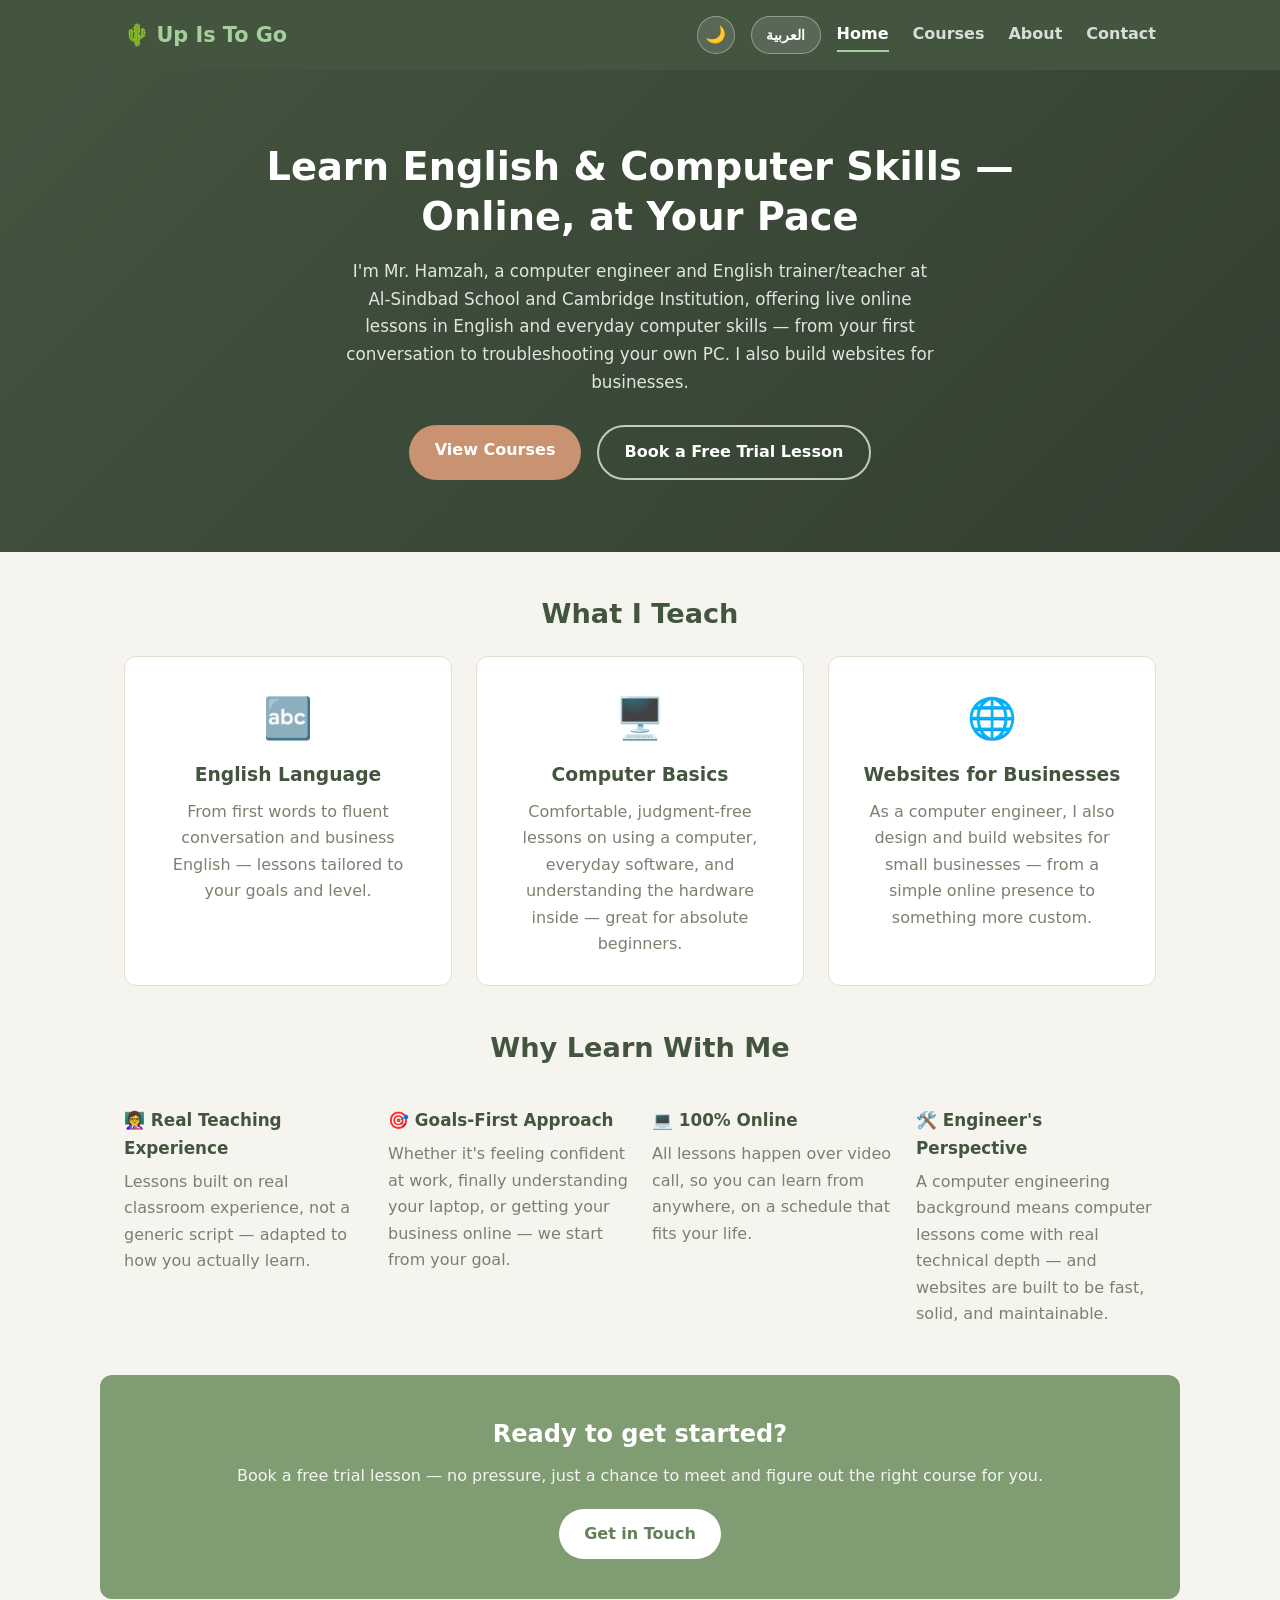
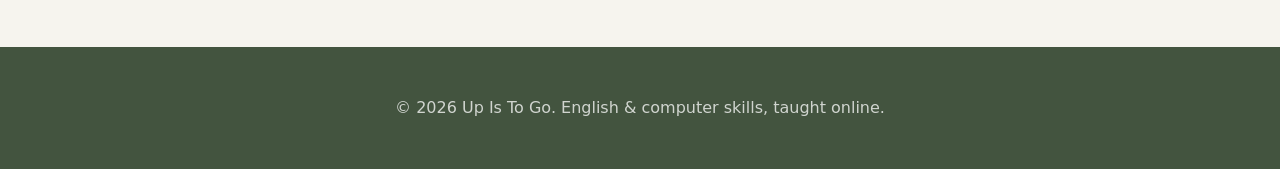
==== commit 54d33422: "Add files via upload" ====
--- a/index.html
+++ b/index.html
@@ -11,6 +11,9 @@
     document.documentElement.setAttribute('data-theme', theme);
 })();
 </script>
+<link rel="preconnect" href="https://fonts.googleapis.com">
+<link rel="preconnect" href="https://fonts.gstatic.com" crossorigin>
+<link href="https://fonts.googleapis.com/css2?family=Tajawal:wght@400;500;700;800&display=swap" rel="stylesheet">
 <link rel="stylesheet" href="assets/css/style.css">
 </head>
 <body>
@@ -19,13 +22,14 @@
         <a href="index.html" class="logo">🌵 <span class="logo-name">Up Is To Go</span></a>
         <div class="header-right">
             <button class="theme-toggle" id="themeToggle" type="button" aria-label="Toggle dark mode">🌙</button>
+            <button class="lang-toggle" id="langToggle" type="button" aria-label="Switch language">العربية</button>
             <nav class="main-nav">
                 <button class="nav-toggle" id="navToggle" aria-label="Toggle menu">☰</button>
                 <ul id="navList">
-                    <li><a href="index.html" class="active">Home</a></li>
-                    <li><a href="courses.html">Courses</a></li>
-                    <li><a href="about.html">About</a></li>
-                    <li><a href="contact.html">Contact</a></li>
+                    <li><a href="index.html" class="active" data-ar="الرئيسية">Home</a></li>
+                    <li><a href="courses.html" data-ar="الدورات">Courses</a></li>
+                    <li><a href="about.html" data-ar="نبذة عني">About</a></li>
+                    <li><a href="contact.html" data-ar="تواصل">Contact</a></li>
                 </ul>
             </nav>
         </div>
@@ -34,67 +38,67 @@
 <main>
 <section class="hero">
     <div class="container hero-inner">
-        <h1>Learn English &amp; Computer Skills — Online, at Your Pace</h1>
-        <p class="hero-sub">I'm Mr. Hamzah, a computer engineer and English trainer/teacher at Al-Sindbad School and Cambridge Institution, offering live online lessons in English and everyday computer skills — from your first conversation to troubleshooting your own PC. I also build websites for businesses.</p>
+        <h1 data-ar="تعلّم الإنجليزية ومهارات الحاسوب — عبر الإنترنت، وبالسرعة التي تناسبك">Learn English &amp; Computer Skills — Online, at Your Pace</h1>
+        <p class="hero-sub" data-ar="أنا الأستاذ حمزة، مهندس حاسوب ومدرّب/معلّم لغة إنجليزية في مدرسة السندباد ومعهد كامبردج، أقدّم دروسًا مباشرة عبر الإنترنت في اللغة الإنجليزية ومهارات الحاسوب اليومية — من أول محادثة إلى إصلاح جهازك بنفسك. كما أصمم مواقع ويب للشركات.">I'm Mr. Hamzah, a computer engineer and English trainer/teacher at Al-Sindbad School and Cambridge Institution, offering live online lessons in English and everyday computer skills — from your first conversation to troubleshooting your own PC. I also build websites for businesses.</p>
         <div class="hero-actions">
-            <a href="courses.html" class="btn btn-primary">View Courses</a>
-            <a href="contact.html" class="btn btn-outline">Book a Free Trial Lesson</a>
+            <a href="courses.html" class="btn btn-primary" data-ar="عرض الدورات">View Courses</a>
+            <a href="contact.html" class="btn btn-outline" data-ar="احجز درسًا تجريبيًا مجانيًا">Book a Free Trial Lesson</a>
         </div>
     </div>
 </section>
 
 <section class="container">
-    <h2 class="section-title">What I Teach</h2>
+    <h2 class="section-title" data-ar="ماذا أُدرّس">What I Teach</h2>
     <div class="topic-grid">
         <div class="topic-card">
             <div class="topic-icon">🔤</div>
-            <h3>English Language</h3>
-            <p>From first words to fluent conversation and business English — lessons tailored to your goals and level.</p>
+            <h3 data-ar="اللغة الإنجليزية">English Language</h3>
+            <p data-ar="من أولى الكلمات إلى المحادثة الطليقة والإنجليزية التجارية — دروس مصمّمة حسب أهدافك ومستواك.">From first words to fluent conversation and business English — lessons tailored to your goals and level.</p>
         </div>
         <div class="topic-card">
             <div class="topic-icon">🖥️</div>
-            <h3>Computer Basics</h3>
-            <p>Comfortable, judgment-free lessons on using a computer, everyday software, and understanding the hardware inside — great for absolute beginners.</p>
+            <h3 data-ar="أساسيات الحاسوب">Computer Basics</h3>
+            <p data-ar="دروس مريحة وخالية من الأحكام حول استخدام الحاسوب، والبرامج اليومية، وفهم المكوّنات الداخلية — مثالية للمبتدئين تمامًا.">Comfortable, judgment-free lessons on using a computer, everyday software, and understanding the hardware inside — great for absolute beginners.</p>
         </div>
         <div class="topic-card">
             <div class="topic-icon">🌐</div>
-            <h3>Websites for Businesses</h3>
-            <p>As a computer engineer, I also design and build websites for small businesses — from a simple online presence to something more custom.</p>
+            <h3 data-ar="مواقع ويب للشركات">Websites for Businesses</h3>
+            <p data-ar="بصفتي مهندس حاسوب، أصمم وأطوّر أيضًا مواقع ويب للشركات الصغيرة — من حضور بسيط على الإنترنت إلى شيء أكثر تخصيصًا.">As a computer engineer, I also design and build websites for small businesses — from a simple online presence to something more custom.</p>
         </div>
     </div>
 </section>
 
 <section class="container why-section">
-    <h2 class="section-title">Why Learn With Me</h2>
+    <h2 class="section-title" data-ar="لماذا تتعلّم معي">Why Learn With Me</h2>
     <div class="why-grid">
         <div class="why-item">
-            <h3>👩‍🏫 Real Teaching Experience</h3>
-            <p>Lessons built on real classroom experience, not a generic script — adapted to how you actually learn.</p>
+            <h3 data-ar="👩‍🏫 خبرة تدريس حقيقية">👩‍🏫 Real Teaching Experience</h3>
+            <p data-ar="دروس مبنية على خبرة تدريس حقيقية، وليست نصًا عامًا — تتكيّف مع طريقة تعلّمك الفعلية.">Lessons built on real classroom experience, not a generic script — adapted to how you actually learn.</p>
         </div>
         <div class="why-item">
-            <h3>🎯 Goals-First Approach</h3>
-            <p>Whether it's feeling confident at work, finally understanding your laptop, or getting your business online — we start from your goal.</p>
+            <h3 data-ar="🎯 نهج يركّز على أهدافك">🎯 Goals-First Approach</h3>
+            <p data-ar="سواء كان الأمر يتعلق بالشعور بالثقة في العمل، أو فهم حاسوبك المحمول أخيرًا، أو نقل عملك إلى الإنترنت — نبدأ من هدفك.">Whether it's feeling confident at work, finally understanding your laptop, or getting your business online — we start from your goal.</p>
         </div>
         <div class="why-item">
-            <h3>💻 100% Online</h3>
-            <p>All lessons happen over video call, so you can learn from anywhere, on a schedule that fits your life.</p>
+            <h3 data-ar="💻 عبر الإنترنت بالكامل">💻 100% Online</h3>
+            <p data-ar="تُعقد جميع الدروس عبر مكالمة فيديو، لذا يمكنك التعلّم من أي مكان، وفق جدول يناسب حياتك.">All lessons happen over video call, so you can learn from anywhere, on a schedule that fits your life.</p>
         </div>
         <div class="why-item">
-            <h3>🛠️ Engineer's Perspective</h3>
-            <p>A computer engineering background means computer lessons come with real technical depth — and websites are built to be fast, solid, and maintainable.</p>
+            <h3 data-ar="🛠️ منظور هندسي">🛠️ Engineer's Perspective</h3>
+            <p data-ar="خلفيتي في هندسة الحاسوب تعني أن دروس الحاسوب تأتي بعمق تقني حقيقي — والمواقع التي أبنيها سريعة ومتينة وسهلة الصيانة.">A computer engineering background means computer lessons come with real technical depth — and websites are built to be fast, solid, and maintainable.</p>
         </div>
     </div>
 </section>
 
 <section class="container cta-section">
-    <h2>Ready to get started?</h2>
-    <p>Book a free trial lesson — no pressure, just a chance to meet and figure out the right course for you.</p>
-    <a href="contact.html" class="btn btn-primary">Get in Touch</a>
+    <h2 data-ar="مستعد للبدء؟">Ready to get started?</h2>
+    <p data-ar="احجز درسًا تجريبيًا مجانيًا — دون أي ضغط، مجرد فرصة للتعارف وتحديد الدورة المناسبة لك.">Book a free trial lesson — no pressure, just a chance to meet and figure out the right course for you.</p>
+    <a href="contact.html" class="btn btn-primary" data-ar="تواصل معي">Get in Touch</a>
 </section>
 </main>
 <footer class="site-footer">
     <div class="container footer-inner">
-        <p>&copy; <span id="year"></span> Up Is To Go. English &amp; computer skills, taught online.</p>
+        <p>&copy; <span id="year"></span> Up Is To Go. <span data-ar="اللغة الإنجليزية ومهارات الحاسوب، تُدرَّس عبر الإنترنت.">English &amp; computer skills, taught online.</span></p>
     </div>
 </footer>
 <script src="assets/js/main.js"></script>
--- a/assets/css/style.css
+++ b/assets/css/style.css
@@ -98,6 +98,23 @@
     flex-shrink: 0;
 }
 .theme-toggle:hover { background: rgba(255,255,255,0.22); }
+
+.lang-toggle {
+    background: rgba(255,255,255,0.12);
+    border: 1px solid rgba(255,255,255,0.35);
+    color: #fff;
+    padding: 0 0.9rem;
+    height: 38px;
+    border-radius: 999px;
+    display: inline-flex;
+    align-items: center;
+    justify-content: center;
+    font-size: 0.85rem;
+    font-weight: 600;
+    cursor: pointer;
+    flex-shrink: 0;
+}
+.lang-toggle:hover { background: rgba(255,255,255,0.22); }
 
 .main-nav ul {
     list-style: none;
@@ -223,6 +240,16 @@
 .topic-icon { font-size: 2.5rem; margin-bottom: 0.6rem; }
 .topic-card h3 { color: var(--heading); margin: 0 0 0.5rem; }
 .topic-card p { color: var(--text-dim); margin: 0; }
+
+.contact-info {
+    background: var(--card);
+    border: 1px solid var(--border);
+    border-radius: var(--radius);
+    padding: 1.5rem 1.75rem;
+    margin: 1.5rem 0 2rem;
+}
+.contact-info a { color: var(--sage-dark); }
+.contact-info p { margin: 0.3rem 0; }
 
 /* Why section */
 .why-section { margin-top: 2rem; }
@@ -403,3 +430,21 @@
     .header-inner { position: relative; }
     .hero h1 { font-size: 1.8rem; }
 }
+
+/* ==========================================================================
+   Arabic / RTL
+   ------------------------------------------------------------------------
+   Toggled by setting dir="rtl" lang="ar" on <html> (see main.js). Flex row
+   layouts flip direction on their own once dir="rtl" is set — only the
+   list indent below needs manual mirroring. Tajawal takes over for Arabic
+   since the site's default font has no Arabic glyphs.
+   ========================================================================== */
+
+[dir="rtl"] body {
+    font-family: 'Tajawal', 'Segoe UI', system-ui, sans-serif;
+}
+
+[dir="rtl"] .about-list {
+    padding-left: 0;
+    padding-right: 1.2rem;
+}
